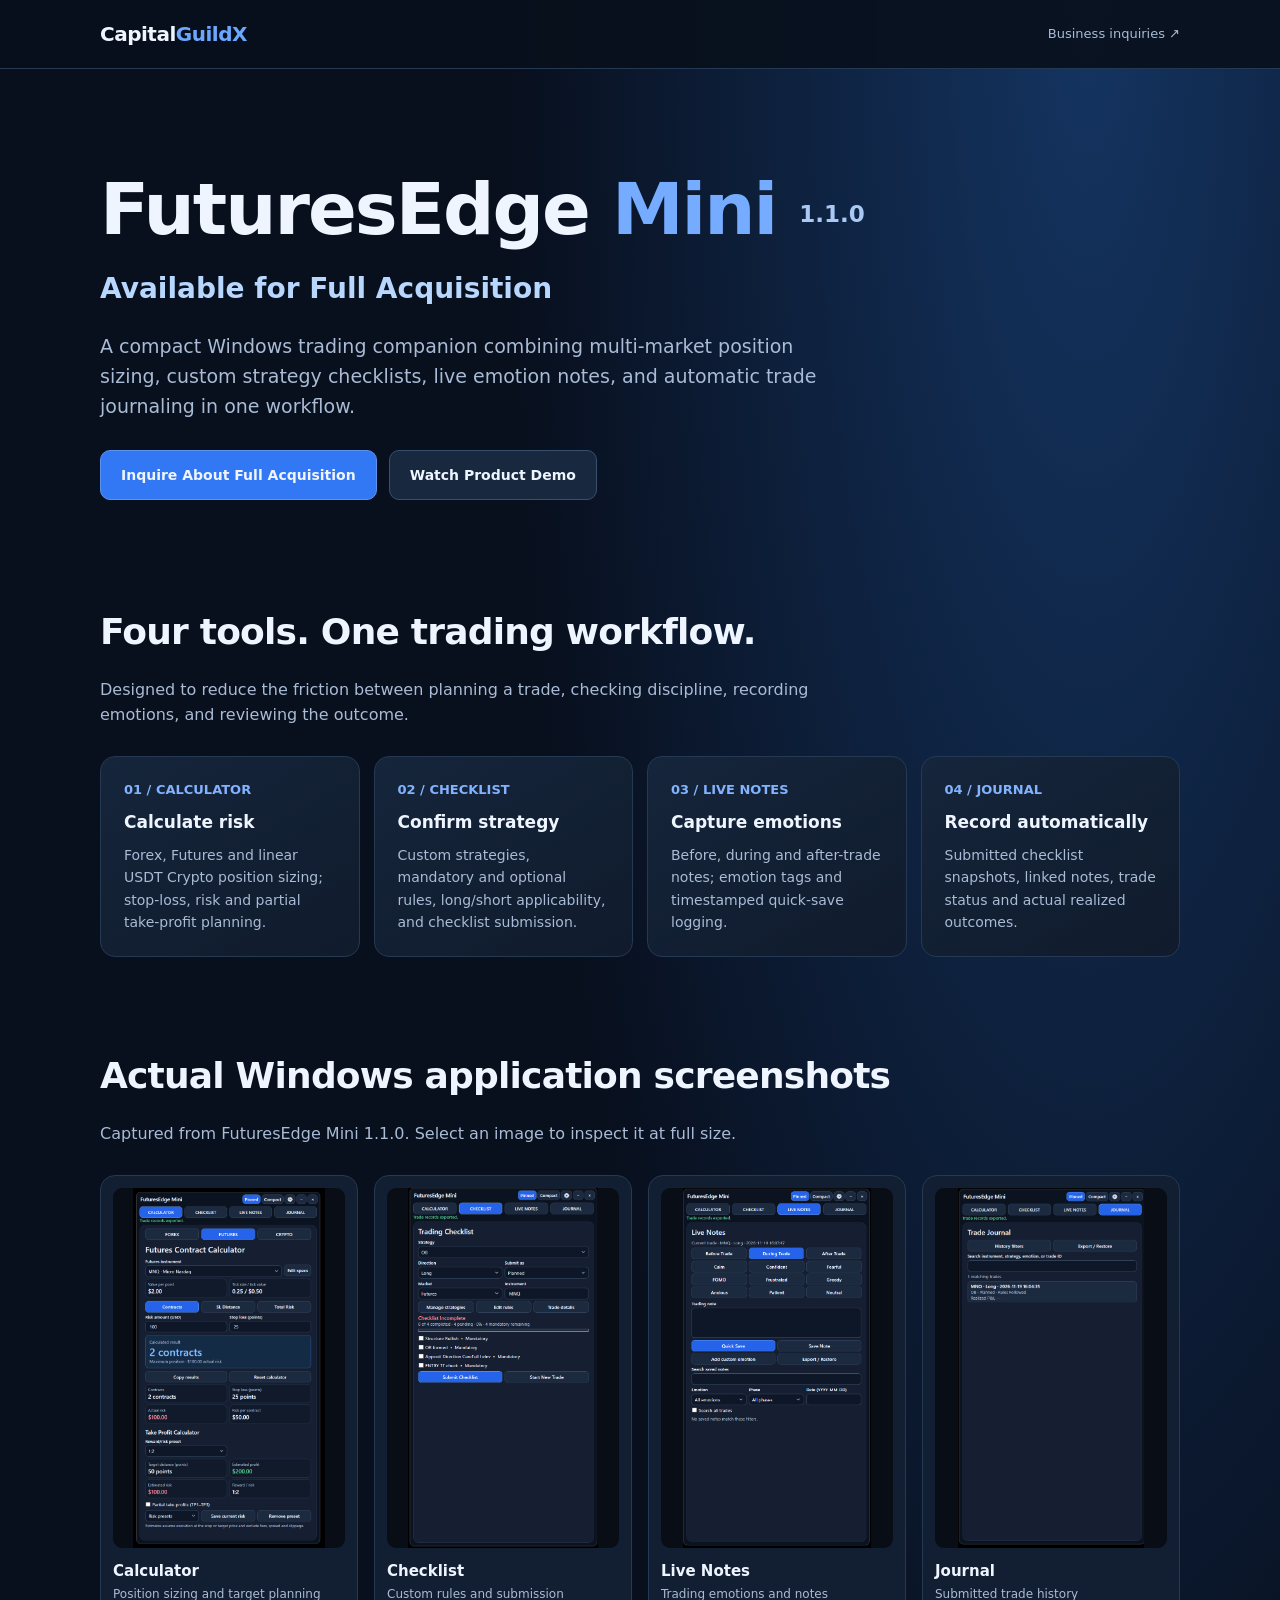
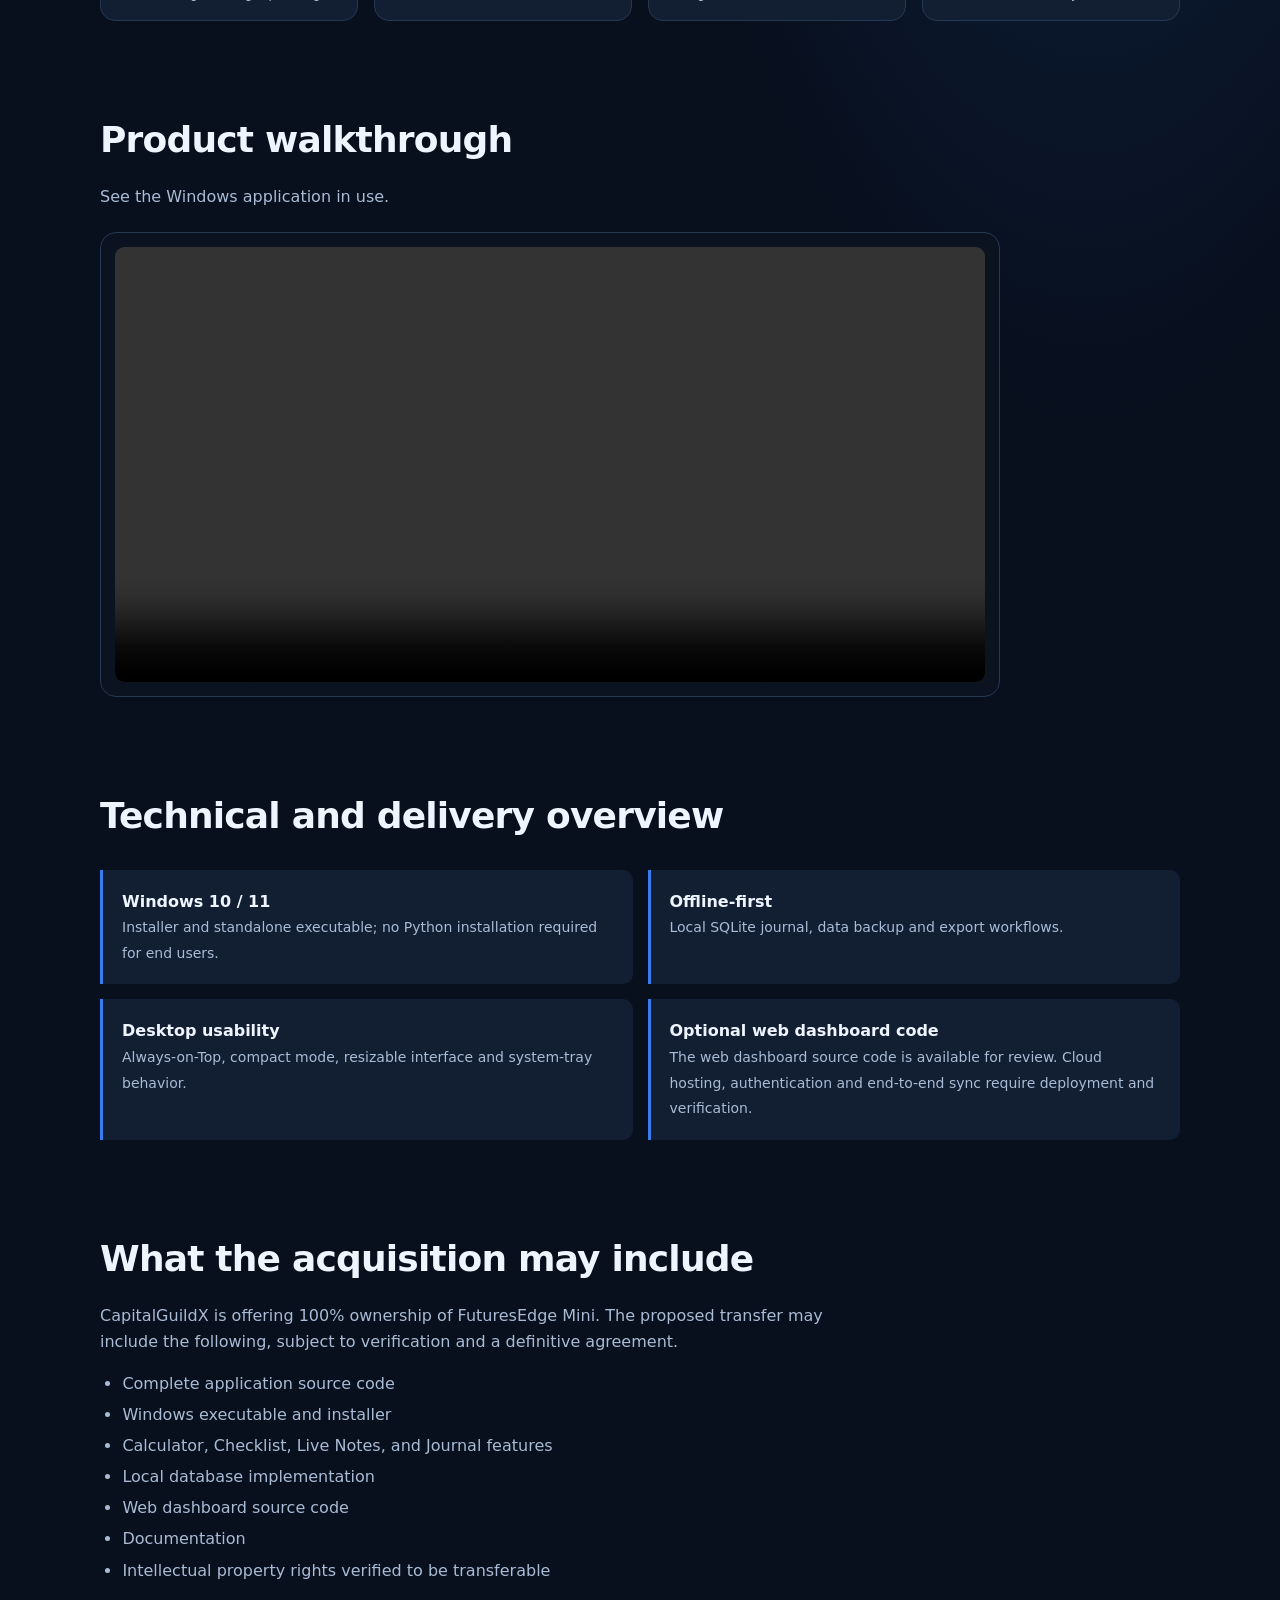
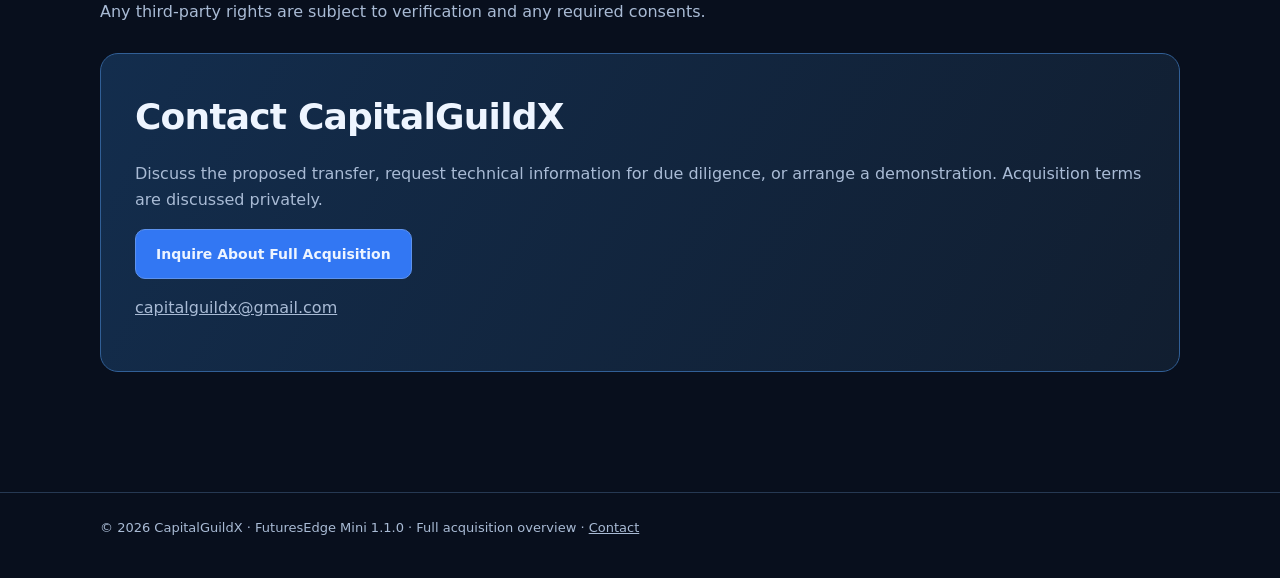
==== futuresedge/index.html @ 2dc4d77d "Publish FuturesEdge page and direct MP4 demo" ====
<!doctype html>
<html lang="en">
<head>
<meta charset="utf-8"><meta name="viewport" content="width=device-width,initial-scale=1">
<meta name="robots" content="noindex, nofollow">
<meta name="description" content="FuturesEdge Mini 1.1.0 — Windows trading software available for full acquisition.">
<title>FuturesEdge Mini 1.1.0 — Available for Full Acquisition | CapitalGuildX</title>
<style>
:root{color-scheme:dark;--bg:#080f1d;--panel:#121e31;--line:#263953;--txt:#eef5ff;--muted:#a9bbd5;--blue:#3277f3;--green:#4de2b0}*{box-sizing:border-box}html{scroll-behavior:smooth}body{margin:0;background:radial-gradient(ellipse at 85% 0%,#143461 0,transparent 38%),var(--bg);font:16px/1.6 system-ui,-apple-system,Segoe UI,sans-serif;color:var(--txt)}a{color:inherit} .wrap{max-width:1130px;margin:auto;padding:0 25px}header{border-bottom:1px solid var(--line);background:#08101ce8}header .wrap{display:flex;align-items:center;justify-content:space-between;padding-top:18px;padding-bottom:18px}.brand{font-weight:800;letter-spacing:-.5px;font-size:20px}.brand span{color:#6ca7ff}.toplink{font-size:13px;color:var(--muted);text-decoration:none}.hero{padding:82px 0 58px;max-width:840px}h1{font-size:clamp(43px,6vw,72px);line-height:1.08;letter-spacing:-2px;margin:20px 0 18px}h1 span{color:#76acff}.lead{font-size:19px;color:var(--muted);max-width:720px}.buttons{display:flex;flex-wrap:wrap;gap:12px;margin-top:28px}.btn{display:inline-flex;align-items:center;justify-content:center;border:1px solid #5d92ed;background:var(--blue);border-radius:10px;padding:13px 20px;text-decoration:none;font-weight:750;font-size:14px}.btn.secondary{background:#17283f;border-color:#38506e}.section{padding:45px 0}.section h2{font-size:clamp(26px,4vw,36px);letter-spacing:-.8px;margin:0 0 12px}.section>p,.section .intro{color:var(--muted);max-width:760px}.grid{display:grid;grid-template-columns:repeat(4,minmax(0,1fr));gap:14px;margin-top:28px}.card{border:1px solid var(--line);background:linear-gradient(150deg,#15253b,#101b2c);padding:23px;border-radius:15px}.card h3{margin:8px 0;font-size:17px}.card p{font-size:14px;color:var(--muted);margin:0}.num{color:#83b3ff;font-size:13px;font-weight:800}.showcase{display:grid;grid-template-columns:repeat(4,minmax(0,1fr));gap:16px;margin-top:28px}.shot{border:1px solid var(--line);background:var(--panel);padding:12px;border-radius:15px}.shot img{width:100%;height:360px;object-fit:contain;object-position:top;background:#080d16;border-radius:9px;display:block;cursor:zoom-in}.shot h3{font-size:15px;margin:11px 0 2px}.shot p{font-size:12px;color:var(--muted);margin:0 0 4px}.video{border:1px solid var(--line);background:#0b1321;padding:14px;border-radius:16px;max-width:900px;margin-top:22px}.facts{display:grid;grid-template-columns:repeat(2,1fr);gap:15px;margin-top:25px}.fact{padding:19px;border-left:3px solid #397cf0;background:#121f33;border-radius:0 10px 10px 0}.fact strong{display:block}.fact span{color:var(--muted);font-size:14px}.callout{border:1px solid #315f96;background:linear-gradient(120deg,#132d4d,#111e30);padding:34px;border-radius:18px;margin:28px 0 75px}.callout p{color:var(--muted)}footer{border-top:1px solid var(--line);padding:25px 0 40px;color:var(--muted);font-size:13px}.lightbox{position:fixed;inset:0;background:#030810f2;z-index:10;display:none;align-items:center;justify-content:center;padding:45px}.lightbox.open{display:flex}.lightbox img{max-width:100%;max-height:100%;object-fit:contain}.lightbox button{position:absolute;top:15px;right:20px;background:#203958;border:1px solid #567da6;color:white;border-radius:9px;padding:8px 14px;cursor:pointer}@media(max-width:850px){.grid,.showcase{grid-template-columns:repeat(2,1fr)}.hero{padding:60px 0 30px}.shot img{height:400px}}@media(max-width:520px){.wrap{padding:0 17px}.grid,.facts{grid-template-columns:1fr}.showcase{grid-template-columns:repeat(2,minmax(0,1fr));gap:8px}.shot{padding:7px}.shot img{height:280px}.shot h3{font-size:13px}.shot p{font-size:11px}.card{padding:18px}.callout{padding:22px}h1{letter-spacing:-1px}}
h1 small{font-size:.32em;vertical-align:middle;letter-spacing:0;color:#a9c8f4}
.availability{margin:0;color:#b7d7ff;font-size:clamp(20px,3vw,28px);font-weight:750}
.transfer-list{color:var(--muted);padding-left:1.4em}
.transfer-list li+li{margin-top:.35em}

.video video{display:block;width:100%;max-height:550px;border-radius:9px;background:#000}
</style>
</head>
<body>
<header><div class="wrap"><div class="brand">Capital<span>GuildX</span></div><a class="toplink" href="mailto:capitalguildx@gmail.com?subject=FuturesEdge%20Mini%20%E2%80%94%20Full%20Acquisition%20Inquiry">Business inquiries ↗</a></div></header>
<main class="wrap">
<section class="hero">
  <h1>FuturesEdge <span>Mini</span> <small>1.1.0</small></h1>
  <p class="availability">Available for Full Acquisition</p>
  <p class="lead">A compact Windows trading companion combining multi-market position sizing, custom strategy checklists, live emotion notes, and automatic trade journaling in one workflow.</p>
  <div class="buttons">
    <a class="btn" href="mailto:capitalguildx@gmail.com?subject=FuturesEdge%20Mini%20%E2%80%94%20Full%20Acquisition%20Inquiry&amp;body=Hello%20CapitalGuildX%2C%0A%0AI%20would%20like%20to%20discuss%20acquiring%20FuturesEdge%20Mini.%0A%0ACompany%3A%0AName%3A%0A">Inquire About Full Acquisition</a>
    <a class="btn secondary" href="#demo">Watch Product Demo</a>
  </div>
</section>
<section class="section" id="features"><h2>Four tools. One trading workflow.</h2><p class="intro">Designed to reduce the friction between planning a trade, checking discipline, recording emotions, and reviewing the outcome.</p><div class="grid"><article class="card"><div class="num">01 / CALCULATOR</div><h3>Calculate risk</h3><p>Forex, Futures and linear USDT Crypto position sizing; stop-loss, risk and partial take-profit planning.</p></article><article class="card"><div class="num">02 / CHECKLIST</div><h3>Confirm strategy</h3><p>Custom strategies, mandatory and optional rules, long/short applicability, and checklist submission.</p></article><article class="card"><div class="num">03 / LIVE NOTES</div><h3>Capture emotions</h3><p>Before, during and after-trade notes; emotion tags and timestamped quick-save logging.</p></article><article class="card"><div class="num">04 / JOURNAL</div><h3>Record automatically</h3><p>Submitted checklist snapshots, linked notes, trade status and actual realized outcomes.</p></article></div></section>
<section class="section" id="screenshots"><h2>Actual Windows application screenshots</h2><p class="intro">Captured from FuturesEdge Mini 1.1.0. Select an image to inspect it at full size.</p><div class="showcase"><article class="shot"><img src="assets/calculator.png" alt="FuturesEdge Mini futures calculator screenshot" loading="lazy"><h3>Calculator</h3><p>Position sizing and target planning</p></article><article class="shot"><img src="assets/checklist.png" alt="FuturesEdge Mini checklist screenshot" loading="lazy"><h3>Checklist</h3><p>Custom rules and submission</p></article><article class="shot"><img src="assets/live-notes.png" alt="FuturesEdge Mini live notes screenshot" loading="lazy"><h3>Live Notes</h3><p>Trading emotions and notes</p></article><article class="shot"><img src="assets/journal.png" alt="FuturesEdge Mini trade journal screenshot" loading="lazy"><h3>Journal</h3><p>Submitted trade history</p></article></div></section>
<section class="section" id="demo">
  <h2>Product walkthrough</h2>
  <p class="intro">See the Windows application in use.</p>
  <div class="video">
    <video controls preload="metadata" playsinline aria-label="FuturesEdge Mini product walkthrough">
      <source src="assets/demo.mp4" type="video/mp4">
      <a href="assets/demo.mp4">Download the product walkthrough</a>
    </video>
  </div>
</section>
<section class="section"><h2>Technical and delivery overview</h2><div class="facts"><div class="fact"><strong>Windows 10 / 11</strong><span>Installer and standalone executable; no Python installation required for end users.</span></div><div class="fact"><strong>Offline-first</strong><span>Local SQLite journal, data backup and export workflows.</span></div><div class="fact"><strong>Desktop usability</strong><span>Always-on-Top, compact mode, resizable interface and system-tray behavior.</span></div><div class="fact"><strong>Optional web dashboard code</strong><span>The web dashboard source code is available for review. Cloud hosting, authentication and end-to-end sync require deployment and verification.</span></div></div></section>
<section class="section">
  <h2>What the acquisition may include</h2>
  <p class="intro">CapitalGuildX is offering 100% ownership of FuturesEdge Mini. The proposed transfer may include the following, subject to verification and a definitive agreement.</p>
  <ul class="transfer-list">
    <li>Complete application source code</li>
    <li>Windows executable and installer</li>
    <li>Calculator, Checklist, Live Notes, and Journal features</li>
    <li>Local database implementation</li>
    <li>Web dashboard source code</li>
    <li>Documentation</li>
    <li>Intellectual property rights verified to be transferable</li>
  </ul>
  <p class="intro">Any third-party rights are subject to verification and any required consents.</p>
  <div class="callout">
    <h2>Contact CapitalGuildX</h2>
    <p>Discuss the proposed transfer, request technical information for due diligence, or arrange a demonstration. Acquisition terms are discussed privately.</p>
    <a class="btn" href="mailto:capitalguildx@gmail.com?subject=FuturesEdge%20Mini%20%E2%80%94%20Full%20Acquisition%20Inquiry">Inquire About Full Acquisition</a>
    <p><a href="mailto:capitalguildx@gmail.com?subject=FuturesEdge%20Mini%20%E2%80%94%20Full%20Acquisition%20Inquiry">capitalguildx@gmail.com</a></p>
  </div>
</section>
</main>
<footer><div class="wrap">© <span id="year">2026</span> CapitalGuildX · FuturesEdge Mini 1.1.0 · Full acquisition overview · <a href="mailto:capitalguildx@gmail.com?subject=FuturesEdge%20Mini%20%E2%80%94%20Full%20Acquisition%20Inquiry">Contact</a></div></footer>
<div class="lightbox" id="lightbox" role="dialog" aria-modal="true" aria-label="Screenshot preview"><button type="button" id="close">Close ✕</button><img alt="Enlarged application screenshot" id="large"></div>
<script>document.getElementById('year').textContent=new Date().getFullYear();const lb=document.getElementById('lightbox'),large=document.getElementById('large');document.querySelectorAll('.shot img').forEach(el=>{el.tabIndex=0;const show=()=>{large.src=el.src;large.alt=el.alt;lb.classList.add('open');document.body.style.overflow='hidden'};el.addEventListener('click',show);el.addEventListener('keydown',e=>{if(e.key==='Enter')show()})});function close(){lb.classList.remove('open');document.body.style.overflow=''}document.getElementById('close').onclick=close;lb.addEventListener('click',e=>{if(e.target===lb)close()});document.addEventListener('keydown',e=>{if(e.key==='Escape')close()});</script>
</body></html>
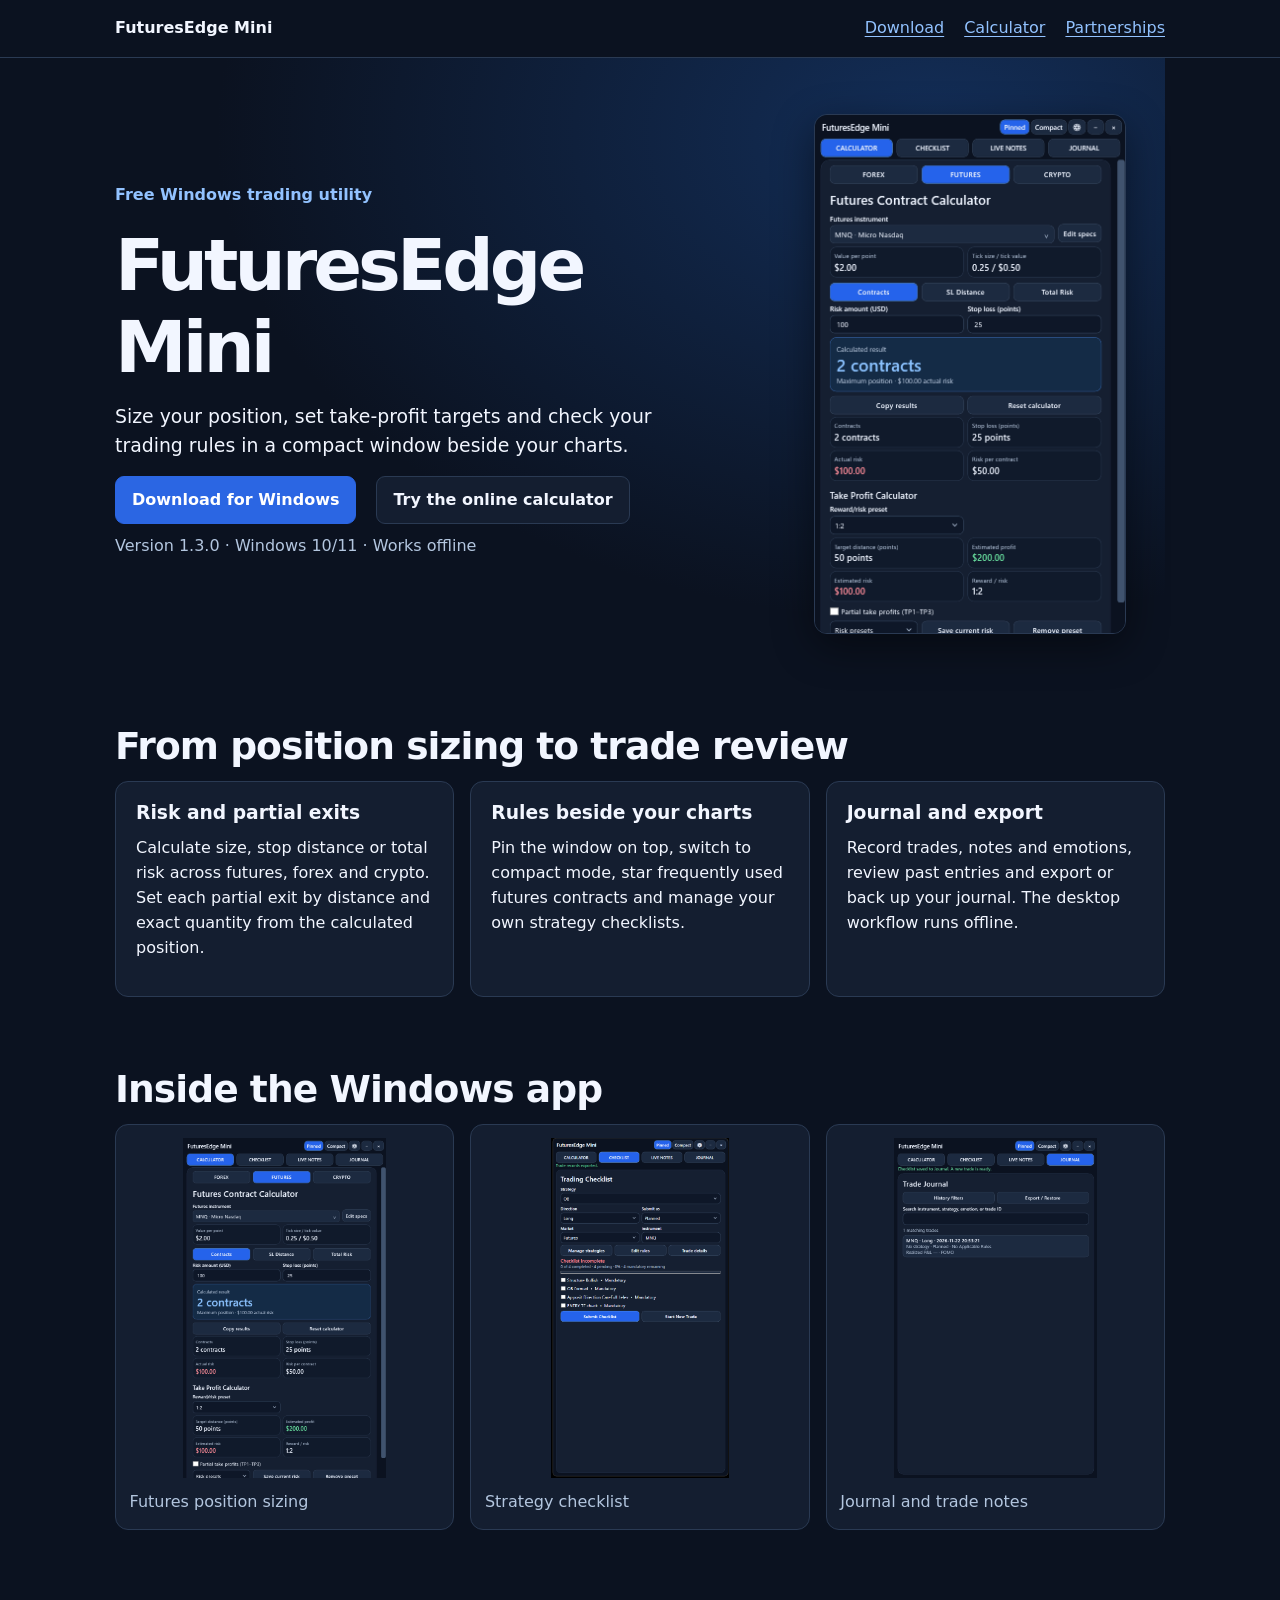
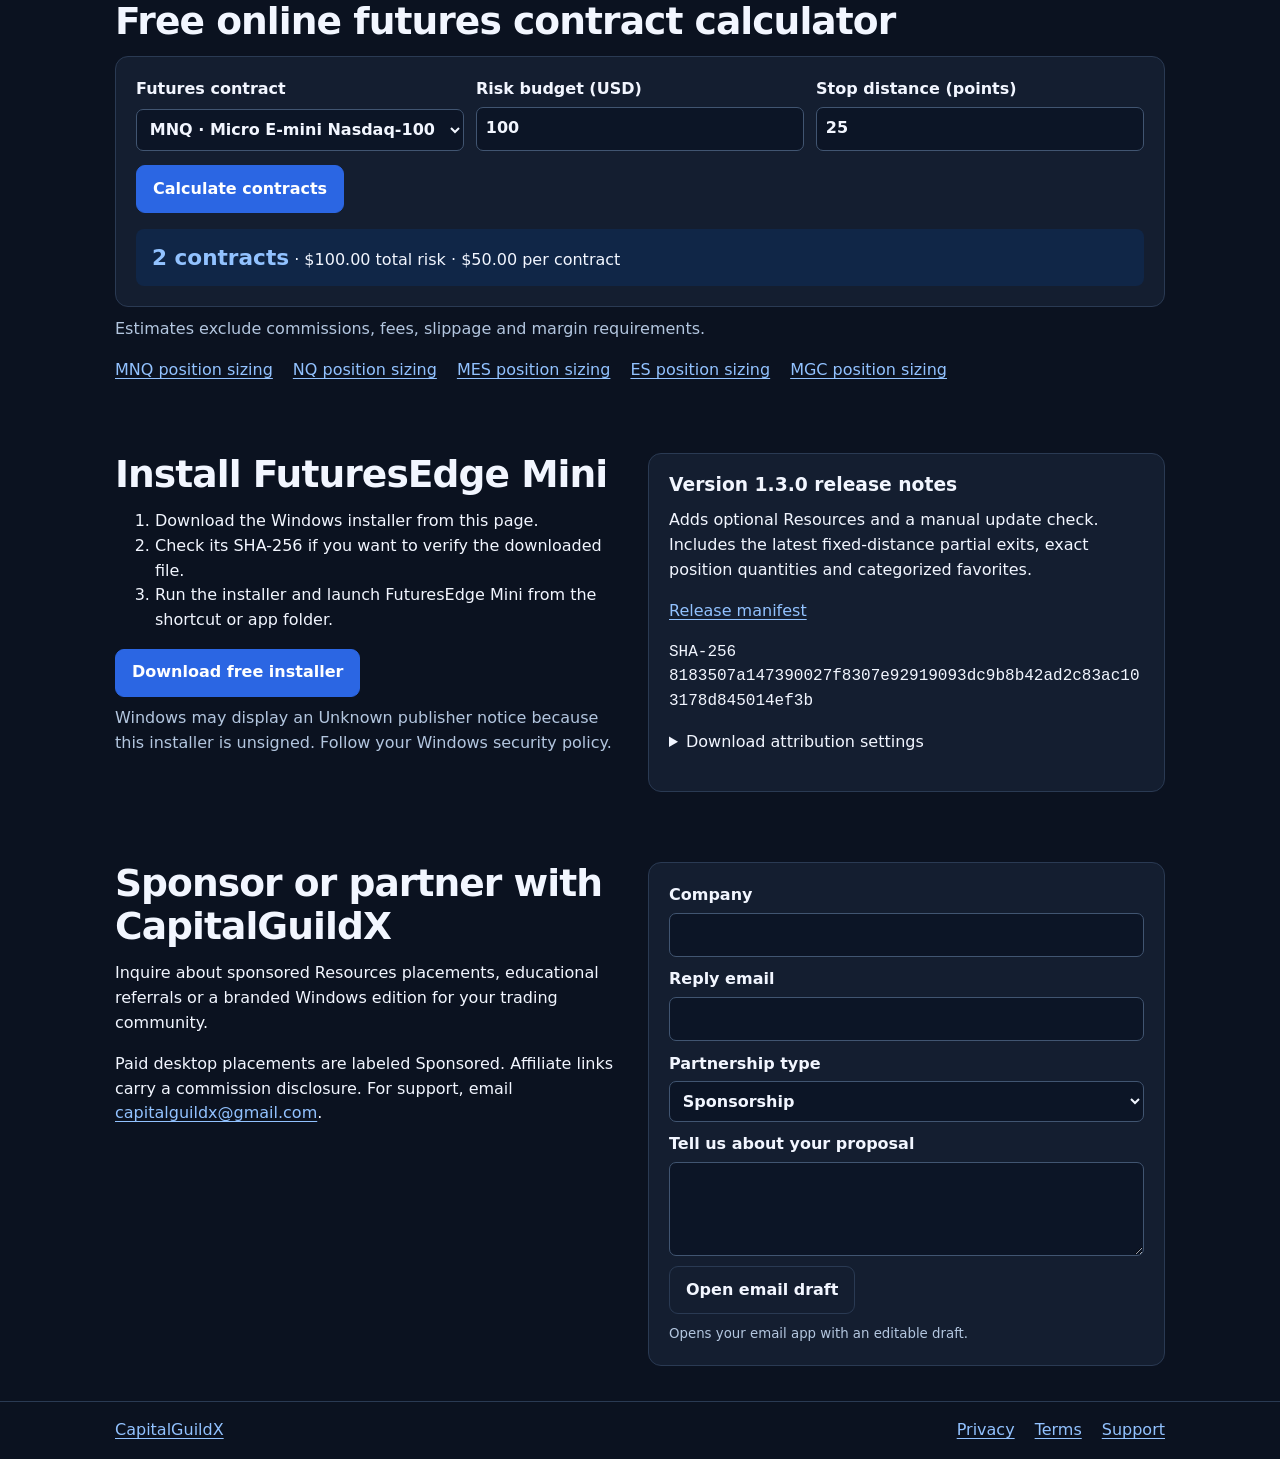
==== commit ed5e8c09: "Launch free FuturesEdge Mini 1.3.0" ====
--- a/futuresedge/index.html
+++ b/futuresedge/index.html
@@ -1,67 +1,28 @@
 <!doctype html>
 <html lang="en">
-<head>
-<meta charset="utf-8"><meta name="viewport" content="width=device-width,initial-scale=1">
-<meta name="robots" content="noindex, nofollow">
-<meta name="description" content="FuturesEdge Mini 1.1.0 — Windows trading software available for full acquisition.">
-<title>FuturesEdge Mini 1.1.0 — Available for Full Acquisition | CapitalGuildX</title>
-<style>
-:root{color-scheme:dark;--bg:#080f1d;--panel:#121e31;--line:#263953;--txt:#eef5ff;--muted:#a9bbd5;--blue:#3277f3;--green:#4de2b0}*{box-sizing:border-box}html{scroll-behavior:smooth}body{margin:0;background:radial-gradient(ellipse at 85% 0%,#143461 0,transparent 38%),var(--bg);font:16px/1.6 system-ui,-apple-system,Segoe UI,sans-serif;color:var(--txt)}a{color:inherit} .wrap{max-width:1130px;margin:auto;padding:0 25px}header{border-bottom:1px solid var(--line);background:#08101ce8}header .wrap{display:flex;align-items:center;justify-content:space-between;padding-top:18px;padding-bottom:18px}.brand{font-weight:800;letter-spacing:-.5px;font-size:20px}.brand span{color:#6ca7ff}.toplink{font-size:13px;color:var(--muted);text-decoration:none}.hero{padding:82px 0 58px;max-width:840px}h1{font-size:clamp(43px,6vw,72px);line-height:1.08;letter-spacing:-2px;margin:20px 0 18px}h1 span{color:#76acff}.lead{font-size:19px;color:var(--muted);max-width:720px}.buttons{display:flex;flex-wrap:wrap;gap:12px;margin-top:28px}.btn{display:inline-flex;align-items:center;justify-content:center;border:1px solid #5d92ed;background:var(--blue);border-radius:10px;padding:13px 20px;text-decoration:none;font-weight:750;font-size:14px}.btn.secondary{background:#17283f;border-color:#38506e}.section{padding:45px 0}.section h2{font-size:clamp(26px,4vw,36px);letter-spacing:-.8px;margin:0 0 12px}.section>p,.section .intro{color:var(--muted);max-width:760px}.grid{display:grid;grid-template-columns:repeat(4,minmax(0,1fr));gap:14px;margin-top:28px}.card{border:1px solid var(--line);background:linear-gradient(150deg,#15253b,#101b2c);padding:23px;border-radius:15px}.card h3{margin:8px 0;font-size:17px}.card p{font-size:14px;color:var(--muted);margin:0}.num{color:#83b3ff;font-size:13px;font-weight:800}.showcase{display:grid;grid-template-columns:repeat(4,minmax(0,1fr));gap:16px;margin-top:28px}.shot{border:1px solid var(--line);background:var(--panel);padding:12px;border-radius:15px}.shot img{width:100%;height:360px;object-fit:contain;object-position:top;background:#080d16;border-radius:9px;display:block;cursor:zoom-in}.shot h3{font-size:15px;margin:11px 0 2px}.shot p{font-size:12px;color:var(--muted);margin:0 0 4px}.video{border:1px solid var(--line);background:#0b1321;padding:14px;border-radius:16px;max-width:900px;margin-top:22px}.facts{display:grid;grid-template-columns:repeat(2,1fr);gap:15px;margin-top:25px}.fact{padding:19px;border-left:3px solid #397cf0;background:#121f33;border-radius:0 10px 10px 0}.fact strong{display:block}.fact span{color:var(--muted);font-size:14px}.callout{border:1px solid #315f96;background:linear-gradient(120deg,#132d4d,#111e30);padding:34px;border-radius:18px;margin:28px 0 75px}.callout p{color:var(--muted)}footer{border-top:1px solid var(--line);padding:25px 0 40px;color:var(--muted);font-size:13px}.lightbox{position:fixed;inset:0;background:#030810f2;z-index:10;display:none;align-items:center;justify-content:center;padding:45px}.lightbox.open{display:flex}.lightbox img{max-width:100%;max-height:100%;object-fit:contain}.lightbox button{position:absolute;top:15px;right:20px;background:#203958;border:1px solid #567da6;color:white;border-radius:9px;padding:8px 14px;cursor:pointer}@media(max-width:850px){.grid,.showcase{grid-template-columns:repeat(2,1fr)}.hero{padding:60px 0 30px}.shot img{height:400px}}@media(max-width:520px){.wrap{padding:0 17px}.grid,.facts{grid-template-columns:1fr}.showcase{grid-template-columns:repeat(2,minmax(0,1fr));gap:8px}.shot{padding:7px}.shot img{height:280px}.shot h3{font-size:13px}.shot p{font-size:11px}.card{padding:18px}.callout{padding:22px}h1{letter-spacing:-1px}}
-h1 small{font-size:.32em;vertical-align:middle;letter-spacing:0;color:#a9c8f4}
-.availability{margin:0;color:#b7d7ff;font-size:clamp(20px,3vw,28px);font-weight:750}
-.transfer-list{color:var(--muted);padding-left:1.4em}
-.transfer-list li+li{margin-top:.35em}
-
-.video video{display:block;width:100%;max-height:550px;border-radius:9px;background:#000}
-</style>
-</head>
-<body>
-<header><div class="wrap"><div class="brand">Capital<span>GuildX</span></div><a class="toplink" href="mailto:capitalguildx@gmail.com?subject=FuturesEdge%20Mini%20%E2%80%94%20Full%20Acquisition%20Inquiry">Business inquiries ↗</a></div></header>
-<main class="wrap">
-<section class="hero">
-  <h1>FuturesEdge <span>Mini</span> <small>1.1.0</small></h1>
-  <p class="availability">Available for Full Acquisition</p>
-  <p class="lead">A compact Windows trading companion combining multi-market position sizing, custom strategy checklists, live emotion notes, and automatic trade journaling in one workflow.</p>
-  <div class="buttons">
-    <a class="btn" href="mailto:capitalguildx@gmail.com?subject=FuturesEdge%20Mini%20%E2%80%94%20Full%20Acquisition%20Inquiry&amp;body=Hello%20CapitalGuildX%2C%0A%0AI%20would%20like%20to%20discuss%20acquiring%20FuturesEdge%20Mini.%0A%0ACompany%3A%0AName%3A%0A">Inquire About Full Acquisition</a>
-    <a class="btn secondary" href="#demo">Watch Product Demo</a>
-  </div>
-</section>
-<section class="section" id="features"><h2>Four tools. One trading workflow.</h2><p class="intro">Designed to reduce the friction between planning a trade, checking discipline, recording emotions, and reviewing the outcome.</p><div class="grid"><article class="card"><div class="num">01 / CALCULATOR</div><h3>Calculate risk</h3><p>Forex, Futures and linear USDT Crypto position sizing; stop-loss, risk and partial take-profit planning.</p></article><article class="card"><div class="num">02 / CHECKLIST</div><h3>Confirm strategy</h3><p>Custom strategies, mandatory and optional rules, long/short applicability, and checklist submission.</p></article><article class="card"><div class="num">03 / LIVE NOTES</div><h3>Capture emotions</h3><p>Before, during and after-trade notes; emotion tags and timestamped quick-save logging.</p></article><article class="card"><div class="num">04 / JOURNAL</div><h3>Record automatically</h3><p>Submitted checklist snapshots, linked notes, trade status and actual realized outcomes.</p></article></div></section>
-<section class="section" id="screenshots"><h2>Actual Windows application screenshots</h2><p class="intro">Captured from FuturesEdge Mini 1.1.0. Select an image to inspect it at full size.</p><div class="showcase"><article class="shot"><img src="assets/calculator.png" alt="FuturesEdge Mini futures calculator screenshot" loading="lazy"><h3>Calculator</h3><p>Position sizing and target planning</p></article><article class="shot"><img src="assets/checklist.png" alt="FuturesEdge Mini checklist screenshot" loading="lazy"><h3>Checklist</h3><p>Custom rules and submission</p></article><article class="shot"><img src="assets/live-notes.png" alt="FuturesEdge Mini live notes screenshot" loading="lazy"><h3>Live Notes</h3><p>Trading emotions and notes</p></article><article class="shot"><img src="assets/journal.png" alt="FuturesEdge Mini trade journal screenshot" loading="lazy"><h3>Journal</h3><p>Submitted trade history</p></article></div></section>
-<section class="section" id="demo">
-  <h2>Product walkthrough</h2>
-  <p class="intro">See the Windows application in use.</p>
-  <div class="video">
-    <video controls preload="metadata" playsinline aria-label="FuturesEdge Mini product walkthrough">
-      <source src="assets/demo.mp4" type="video/mp4">
-      <a href="assets/demo.mp4">Download the product walkthrough</a>
-    </video>
-  </div>
-</section>
-<section class="section"><h2>Technical and delivery overview</h2><div class="facts"><div class="fact"><strong>Windows 10 / 11</strong><span>Installer and standalone executable; no Python installation required for end users.</span></div><div class="fact"><strong>Offline-first</strong><span>Local SQLite journal, data backup and export workflows.</span></div><div class="fact"><strong>Desktop usability</strong><span>Always-on-Top, compact mode, resizable interface and system-tray behavior.</span></div><div class="fact"><strong>Optional web dashboard code</strong><span>The web dashboard source code is available for review. Cloud hosting, authentication and end-to-end sync require deployment and verification.</span></div></div></section>
-<section class="section">
-  <h2>What the acquisition may include</h2>
-  <p class="intro">CapitalGuildX is offering 100% ownership of FuturesEdge Mini. The proposed transfer may include the following, subject to verification and a definitive agreement.</p>
-  <ul class="transfer-list">
-    <li>Complete application source code</li>
-    <li>Windows executable and installer</li>
-    <li>Calculator, Checklist, Live Notes, and Journal features</li>
-    <li>Local database implementation</li>
-    <li>Web dashboard source code</li>
-    <li>Documentation</li>
-    <li>Intellectual property rights verified to be transferable</li>
-  </ul>
-  <p class="intro">Any third-party rights are subject to verification and any required consents.</p>
-  <div class="callout">
-    <h2>Contact CapitalGuildX</h2>
-    <p>Discuss the proposed transfer, request technical information for due diligence, or arrange a demonstration. Acquisition terms are discussed privately.</p>
-    <a class="btn" href="mailto:capitalguildx@gmail.com?subject=FuturesEdge%20Mini%20%E2%80%94%20Full%20Acquisition%20Inquiry">Inquire About Full Acquisition</a>
-    <p><a href="mailto:capitalguildx@gmail.com?subject=FuturesEdge%20Mini%20%E2%80%94%20Full%20Acquisition%20Inquiry">capitalguildx@gmail.com</a></p>
-  </div>
-</section>
-</main>
-<footer><div class="wrap">© <span id="year">2026</span> CapitalGuildX · FuturesEdge Mini 1.1.0 · Full acquisition overview · <a href="mailto:capitalguildx@gmail.com?subject=FuturesEdge%20Mini%20%E2%80%94%20Full%20Acquisition%20Inquiry">Contact</a></div></footer>
-<div class="lightbox" id="lightbox" role="dialog" aria-modal="true" aria-label="Screenshot preview"><button type="button" id="close">Close ✕</button><img alt="Enlarged application screenshot" id="large"></div>
-<script>document.getElementById('year').textContent=new Date().getFullYear();const lb=document.getElementById('lightbox'),large=document.getElementById('large');document.querySelectorAll('.shot img').forEach(el=>{el.tabIndex=0;const show=()=>{large.src=el.src;large.alt=el.alt;lb.classList.add('open');document.body.style.overflow='hidden'};el.addEventListener('click',show);el.addEventListener('keydown',e=>{if(e.key==='Enter')show()})});function close(){lb.classList.remove('open');document.body.style.overflow=''}document.getElementById('close').onclick=close;lb.addEventListener('click',e=>{if(e.target===lb)close()});document.addEventListener('keydown',e=>{if(e.key==='Escape')close()});</script>
-</body></html>
+<head><meta charset="utf-8"><meta name="viewport" content="width=device-width,initial-scale=1"><title>FuturesEdge Mini | Free Windows Trading Calculator & Journal</title>
+<meta name="description" content="Free Windows position sizing, risk calculator, trading checklists and offline journal for futures, forex and crypto."><link rel="canonical" href="https://www.capitalguildx.com/futuresedge/"><meta property="og:title" content="FuturesEdge Mini | Free Windows Trading Calculator & Journal"><meta property="og:description" content="Free Windows position sizing, risk calculator, trading checklists and offline journal for futures, forex and crypto."><meta property="og:image" content="https://www.capitalguildx.com/futuresedge/assets/calculator-1.3.0.png">
+<link rel="stylesheet" href="site.css"><script src="site.js" defer></script></head>
+<body><header><div class="wrap"><a class="brand" href="/futuresedge/">FuturesEdge Mini</a><nav aria-label="Main navigation"><a href="/futuresedge/#download">Download</a> <a href="/futuresedge/#calculator">Calculator</a> <a href="/futuresedge/#partners">Partnerships</a></nav></div></header><main>
+<section class="hero wrap"><div><p class="label">Free Windows trading utility</p><h1>FuturesEdge Mini</h1><p class="lead">Size your position, set take-profit targets and check your trading rules in a compact window beside your charts.</p><div class="actions"><a class="button primary" data-download href="downloads/1.3.0/FuturesEdge_Mini_Setup.exe" download>Download for Windows</a><a class="button" href="#calculator">Try the online calculator</a></div><p class="muted">Version 1.3.0 · Windows 10/11 · Works offline</p></div><img src="assets/calculator-1.3.0.png" alt="FuturesEdge Mini on Windows showing an MNQ position size and stop-loss calculation" fetchpriority="high"></section>
+<section class="wrap"><h2>From position sizing to trade review</h2><div class="cards">
+<article class="card"><h3>Risk and partial exits</h3><p>Calculate size, stop distance or total risk across futures, forex and crypto. Set each partial exit by distance and exact quantity from the calculated position.</p></article>
+<article class="card"><h3>Rules beside your charts</h3><p>Pin the window on top, switch to compact mode, star frequently used futures contracts and manage your own strategy checklists.</p></article>
+<article class="card"><h3>Journal and export</h3><p>Record trades, notes and emotions, review past entries and export or back up your journal. The desktop workflow runs offline.</p></article>
+</div></section>
+<section class="wrap"><h2>Inside the Windows app</h2><div class="screens">
+<figure><img src="assets/calculator-1.3.0.png" alt="Windows futures risk calculator" loading="lazy"><figcaption>Futures position sizing</figcaption></figure>
+<figure><img src="assets/checklist.png" alt="Windows strategy checklist with rule progress" loading="lazy"><figcaption>Strategy checklist</figcaption></figure>
+<figure><img src="assets/journal-1.3.0.png" alt="Windows trading notes and journal controls" loading="lazy"><figcaption>Journal and trade notes</figcaption></figure>
+</div></section>
+<section class="wrap"><h2>Free online futures contract calculator</h2><form id="calculator"><div class="fields">
+<label>Futures contract<select name="symbol"><option value="MNQ" selected>MNQ · Micro E-mini Nasdaq-100</option><option value="NQ">NQ · E-mini Nasdaq-100</option><option value="MES">MES · Micro E-mini S&P 500</option><option value="ES">ES · E-mini S&P 500</option><option value="MGC">MGC · Micro Gold</option></select></label>
+<label>Risk budget (USD)<input name="budget" inputmode="decimal" value="100" required></label>
+<label>Stop distance (points)<input name="stop" inputmode="decimal" value="25" required></label></div><button class="primary">Calculate contracts</button><output class="result" aria-live="polite"></output></form>
+<p class="muted">Estimates exclude commissions, fees, slippage and margin requirements.</p><nav class="symbols" aria-label="Position sizing guides"><a href="mnq-position-size.html">MNQ position sizing</a> <a href="nq-position-size.html">NQ position sizing</a> <a href="mes-position-size.html">MES position sizing</a> <a href="es-position-size.html">ES position sizing</a> <a href="mgc-position-size.html">MGC position sizing</a></nav></section>
+<section class="wrap split" id="download"><div><h2>Install FuturesEdge Mini</h2><ol><li>Download the Windows installer from this page.</li><li>Check its SHA-256 if you want to verify the downloaded file.</li><li>Run the installer and launch FuturesEdge Mini from the shortcut or app folder.</li></ol><a class="button primary" data-download href="downloads/1.3.0/FuturesEdge_Mini_Setup.exe" download>Download free installer</a><p class="muted">Windows may display an Unknown publisher notice because this installer is unsigned. Follow your Windows security policy.</p></div>
+<div class="card"><h3>Version 1.3.0 release notes</h3><p>Adds optional Resources and a manual update check. Includes the latest fixed-distance partial exits, exact position quantities and categorized favorites.</p><p><a href="release.json">Release manifest</a></p><p class="hash">SHA-256<br>8183507a147390027f8307e92919093dc9b8b42ad2c83ac103178d845014ef3b</p>
+<details><summary>Download attribution settings</summary><label><span>Remember anonymous download clicks on this browser</span><input type="checkbox" id="local-attribution"></label><small>Off by default. Counts stay on this device and are cleared when disabled.</small></details></div></section>
+<section class="wrap split" id="partners"><div><h2>Sponsor or partner with CapitalGuildX</h2><p>Inquire about sponsored Resources placements, educational referrals or a branded Windows edition for your trading community.</p><p>Paid desktop placements are labeled Sponsored. Affiliate links carry a commission disclosure. For support, email <a href="mailto:capitalguildx@gmail.com">capitalguildx@gmail.com</a>.</p></div>
+<form id="sponsor-form" class="stack" action="mailto:capitalguildx@gmail.com"><label>Company<input name="company" maxlength="120" required></label><label>Reply email<input name="email" type="email" maxlength="254" required></label><label>Partnership type<select name="interest"><option>Sponsorship</option><option>Affiliate or educator partnership</option><option>White-label licensing</option></select></label><label>Tell us about your proposal<textarea name="message" rows="3" maxlength="1500" required></textarea></label><button type="submit">Open email draft</button><small>Opens your email app with an editable draft.</small></form></section></main><footer><div class="wrap"><a href="/">CapitalGuildX</a><nav aria-label="Footer"><a href="privacy.html">Privacy</a> <a href="terms.html">Terms</a> <a href="mailto:capitalguildx@gmail.com">Support</a></nav></div></footer></body>
+</html>
--- a/futuresedge/site.css
+++ b/futuresedge/site.css
@@ -0,0 +1,9 @@
+:root{color-scheme:dark;--bg:#0b1220;--panel:#141e30;--ink:#f2f6ff;--muted:#b3c6df;--line:#2a3a53;--blue:#92c2ff;--accent:#2b66e3;font:16px/1.55 system-ui,sans-serif}
+*{box-sizing:border-box}body{margin:0;background:var(--bg);color:var(--ink)}a{color:var(--blue);text-underline-offset:.2em}img{display:block;max-width:100%;height:auto}button,input,select,textarea{font:inherit}button{cursor:pointer}a:focus-visible,button:focus-visible,input:focus-visible,select:focus-visible,textarea:focus-visible{outline:2px solid var(--blue);outline-offset:3px}
+.wrap{width:min(1050px,calc(100% - 2rem));margin-inline:auto}header,footer{border-block-end:1px solid var(--line)}header .wrap,footer .wrap{display:flex;justify-content:space-between;gap:1rem;align-items:center;padding-block:1rem;flex-wrap:wrap}footer{border-block-start:1px solid var(--line);border-block-end:0}.brand{font-weight:750;text-decoration:none;color:var(--ink)}nav,.actions,.symbols{display:flex;gap:.8rem 1.25rem;flex-wrap:wrap;align-items:center}
+.hero{display:grid;grid-template-columns:minmax(0,1.1fr) minmax(230px,.75fr);align-items:center;gap:clamp(1rem,7vw,6rem);padding-block:3.5rem;background:radial-gradient(ellipse at 78% 12%,#132e58,transparent 62%)}.hero img{margin:auto;max-height:520px;width:auto;border:1px solid var(--line);border-radius:13px;box-shadow:0 12px 40px #0007}
+main section{scroll-margin-top:1rem}section{padding-block:2.2rem}h1,h2,h3{line-height:1.15;margin:0 0 .8rem}h1{font-size:clamp(2.4rem,6vw,4.5rem);letter-spacing:-.055em}h2{font-size:clamp(1.55rem,4vw,2.35rem);letter-spacing:-.025em}p,ol{margin:.6rem 0 1rem}.lead{font-size:1.18rem;max-width:40rem}.muted,small,figcaption{color:var(--muted)}.label{color:var(--blue);font-weight:700}.button,button{display:inline-block;border:1px solid var(--line);border-radius:9px;padding:.65rem 1rem;background:var(--panel);color:var(--ink);font-weight:700;text-decoration:none}.primary{background:var(--accent);border-color:var(--accent);color:white}.cards,.screens{display:grid;grid-template-columns:repeat(3,minmax(0,1fr));gap:1rem}.card,form{background:var(--panel);border:1px solid var(--line);border-radius:13px;padding:1.25rem}.screens figure{margin:0;background:var(--panel);border:1px solid var(--line);border-radius:13px;padding:.85rem}.screens img{width:100%;height:340px;object-fit:contain;object-position:center top}.screens figcaption{padding-top:.75rem}
+.split{display:grid;grid-template-columns:1fr 1fr;gap:1rem}.fields{display:grid;grid-template-columns:repeat(3,minmax(0,1fr));gap:.75rem;margin-bottom:.9rem}label{display:grid;gap:.3rem;font-weight:650}input,select,textarea{min-width:0;width:100%;background:#0c1526;color:var(--ink);border:1px solid #415571;border-radius:7px;padding:.55rem}.result{display:block;background:#102647;border-radius:8px;padding:.75rem 1rem;margin-top:1rem;min-height:3rem}.result strong{color:var(--blue);font-size:1.35rem}.stack{display:grid;gap:.65rem}.stack button{justify-self:start}.hash{font-family:monospace;overflow-wrap:anywhere}.article{max-width:740px}table{border-collapse:collapse;width:100%}th,td{text-align:left;border-bottom:1px solid var(--line);padding:.65rem}details{margin-block:1rem}
+@media(max-width:720px){.hero,.split{grid-template-columns:1fr}.hero{padding-block:2rem}.hero img{max-height:445px}.cards,.screens{grid-template-columns:1fr}.screens img{height:290px}}
+input[type=checkbox]{width:1.15rem;height:1.15rem;justify-self:start}
+@media(max-width:410px){.fields{grid-template-columns:1fr}}
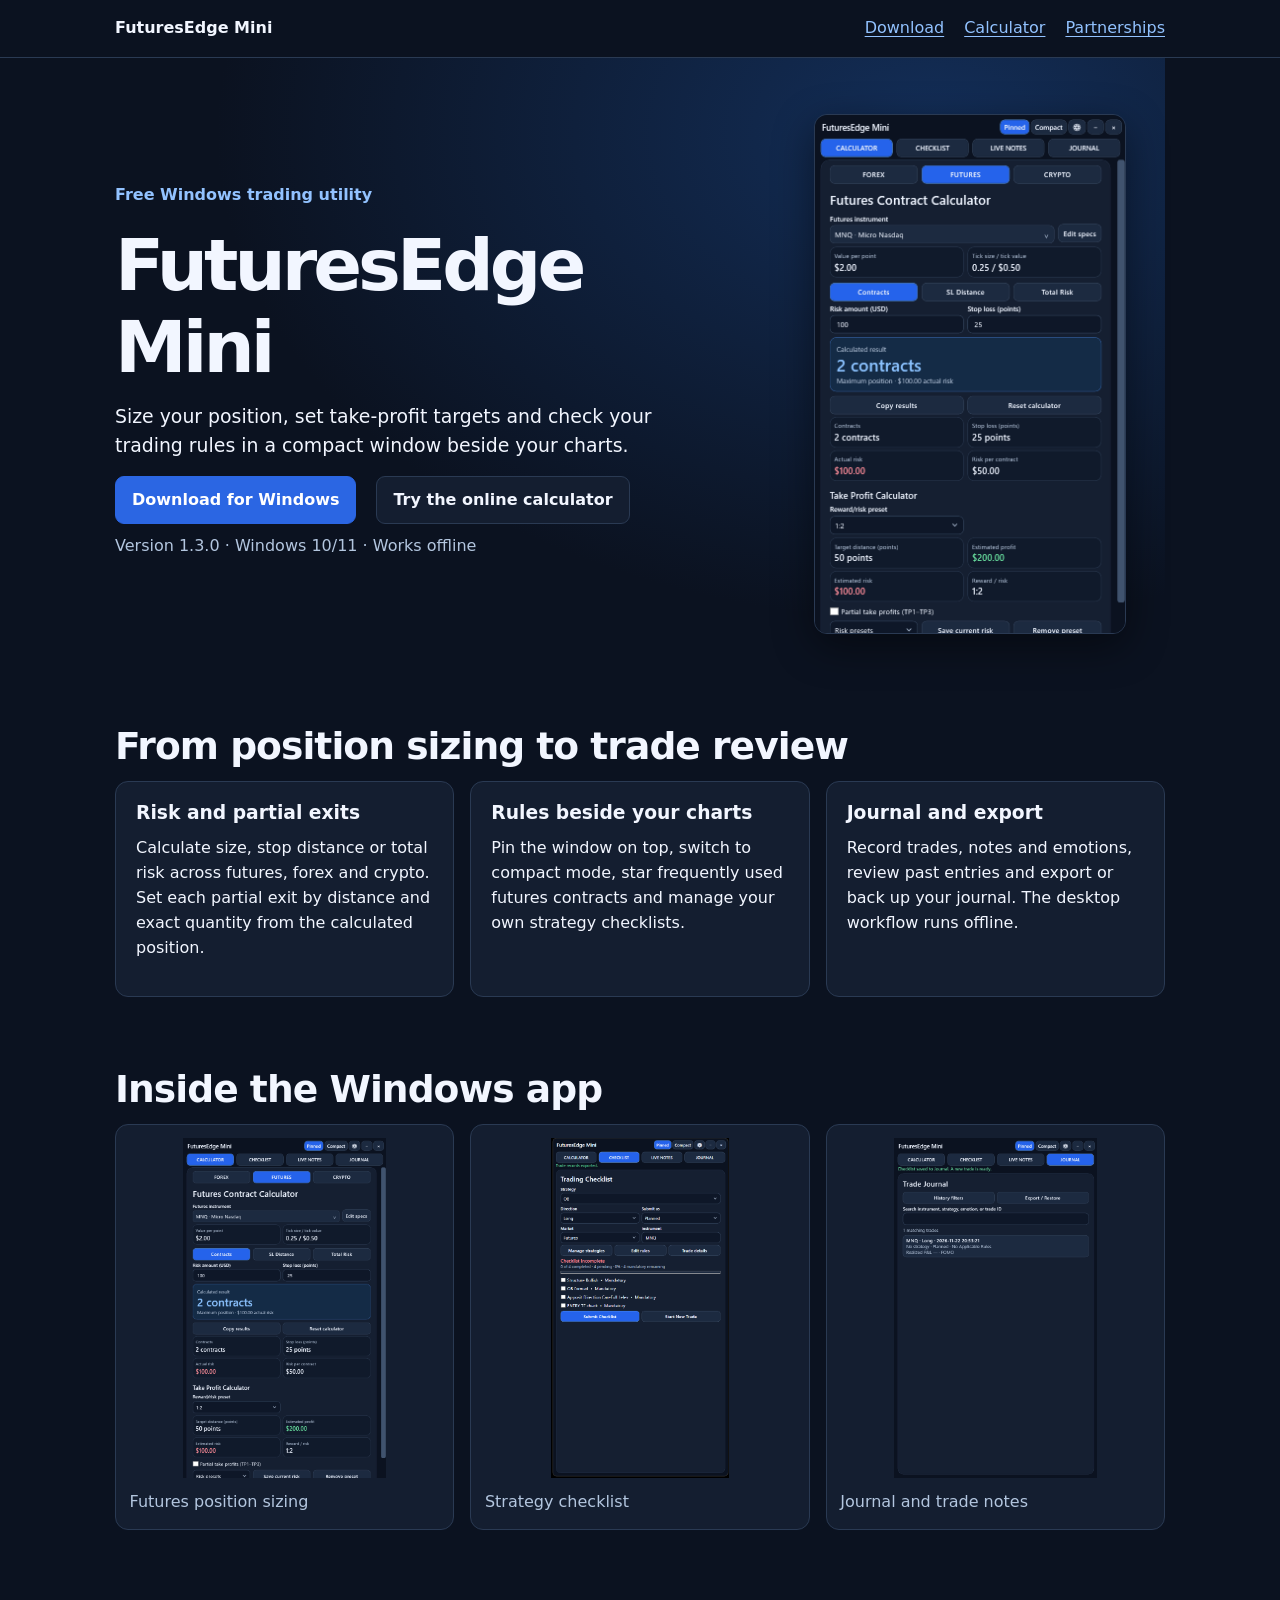
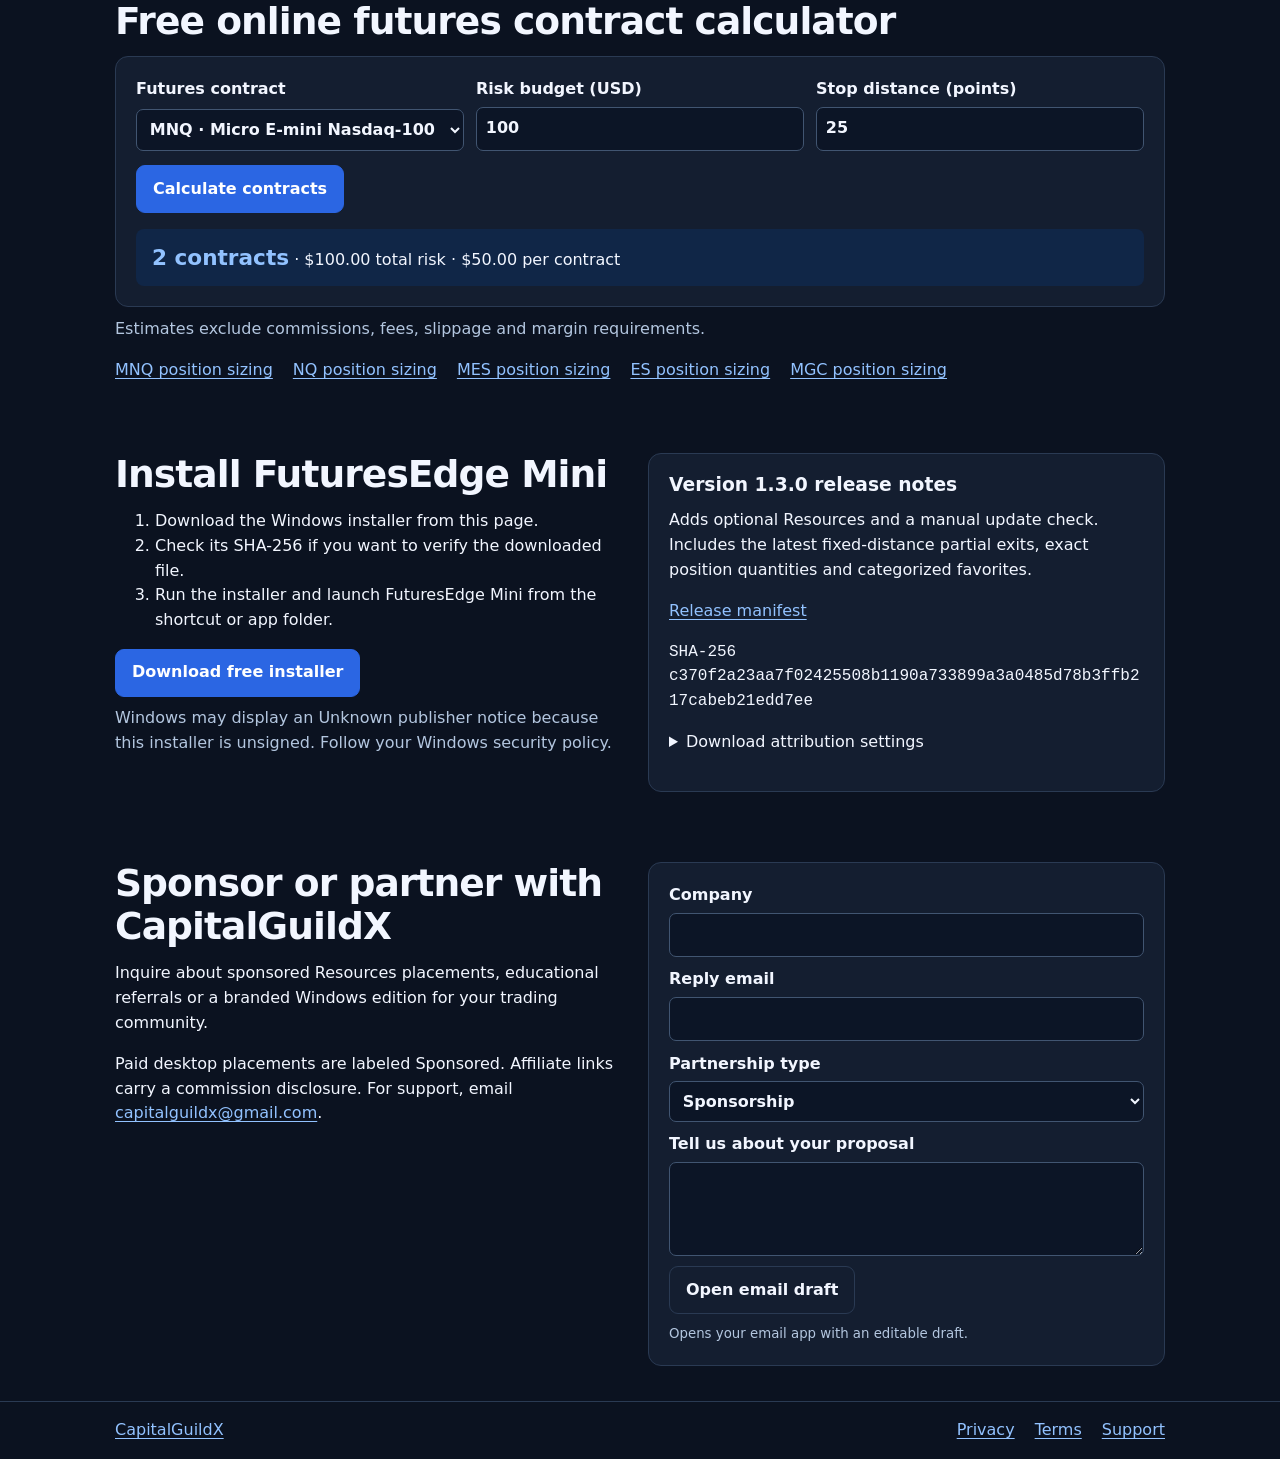
==== commit f0afee34: "Verify desktop resources and secure update requests" ====
--- a/futuresedge/index.html
+++ b/futuresedge/index.html
@@ -21,7 +21,7 @@
 <label>Stop distance (points)<input name="stop" inputmode="decimal" value="25" required></label></div><button class="primary">Calculate contracts</button><output class="result" aria-live="polite"></output></form>
 <p class="muted">Estimates exclude commissions, fees, slippage and margin requirements.</p><nav class="symbols" aria-label="Position sizing guides"><a href="mnq-position-size.html">MNQ position sizing</a> <a href="nq-position-size.html">NQ position sizing</a> <a href="mes-position-size.html">MES position sizing</a> <a href="es-position-size.html">ES position sizing</a> <a href="mgc-position-size.html">MGC position sizing</a></nav></section>
 <section class="wrap split" id="download"><div><h2>Install FuturesEdge Mini</h2><ol><li>Download the Windows installer from this page.</li><li>Check its SHA-256 if you want to verify the downloaded file.</li><li>Run the installer and launch FuturesEdge Mini from the shortcut or app folder.</li></ol><a class="button primary" data-download href="downloads/1.3.0/FuturesEdge_Mini_Setup.exe" download>Download free installer</a><p class="muted">Windows may display an Unknown publisher notice because this installer is unsigned. Follow your Windows security policy.</p></div>
-<div class="card"><h3>Version 1.3.0 release notes</h3><p>Adds optional Resources and a manual update check. Includes the latest fixed-distance partial exits, exact position quantities and categorized favorites.</p><p><a href="release.json">Release manifest</a></p><p class="hash">SHA-256<br>8183507a147390027f8307e92919093dc9b8b42ad2c83ac103178d845014ef3b</p>
+<div class="card"><h3>Version 1.3.0 release notes</h3><p>Adds optional Resources and a manual update check. Includes the latest fixed-distance partial exits, exact position quantities and categorized favorites.</p><p><a href="release.json">Release manifest</a></p><p class="hash">SHA-256<br>c370f2a23aa7f02425508b1190a733899a3a0485d78b3ffb217cabeb21edd7ee</p>
 <details><summary>Download attribution settings</summary><label><span>Remember anonymous download clicks on this browser</span><input type="checkbox" id="local-attribution"></label><small>Off by default. Counts stay on this device and are cleared when disabled.</small></details></div></section>
 <section class="wrap split" id="partners"><div><h2>Sponsor or partner with CapitalGuildX</h2><p>Inquire about sponsored Resources placements, educational referrals or a branded Windows edition for your trading community.</p><p>Paid desktop placements are labeled Sponsored. Affiliate links carry a commission disclosure. For support, email <a href="mailto:capitalguildx@gmail.com">capitalguildx@gmail.com</a>.</p></div>
 <form id="sponsor-form" class="stack" action="mailto:capitalguildx@gmail.com"><label>Company<input name="company" maxlength="120" required></label><label>Reply email<input name="email" type="email" maxlength="254" required></label><label>Partnership type<select name="interest"><option>Sponsorship</option><option>Affiliate or educator partnership</option><option>White-label licensing</option></select></label><label>Tell us about your proposal<textarea name="message" rows="3" maxlength="1500" required></textarea></label><button type="submit">Open email draft</button><small>Opens your email app with an editable draft.</small></form></section></main><footer><div class="wrap"><a href="/">CapitalGuildX</a><nav aria-label="Footer"><a href="privacy.html">Privacy</a> <a href="terms.html">Terms</a> <a href="mailto:capitalguildx@gmail.com">Support</a></nav></div></footer></body>
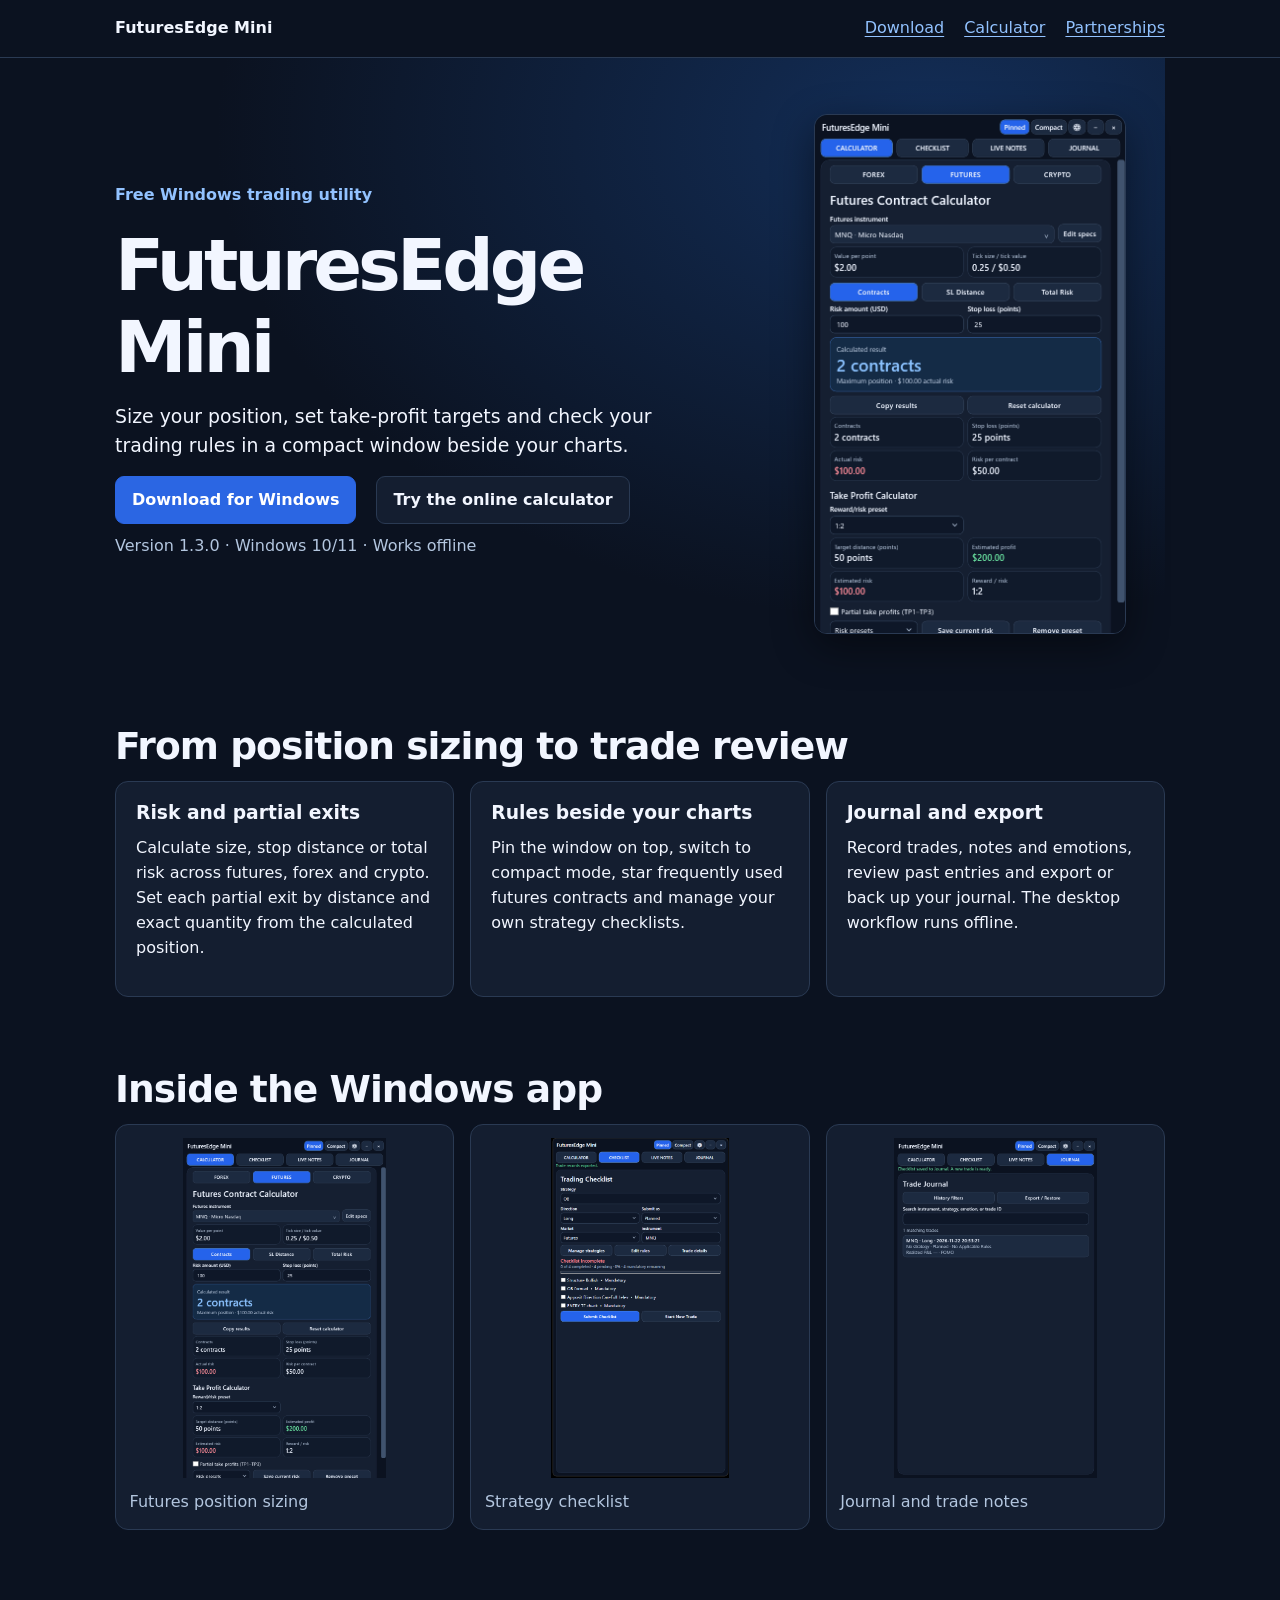
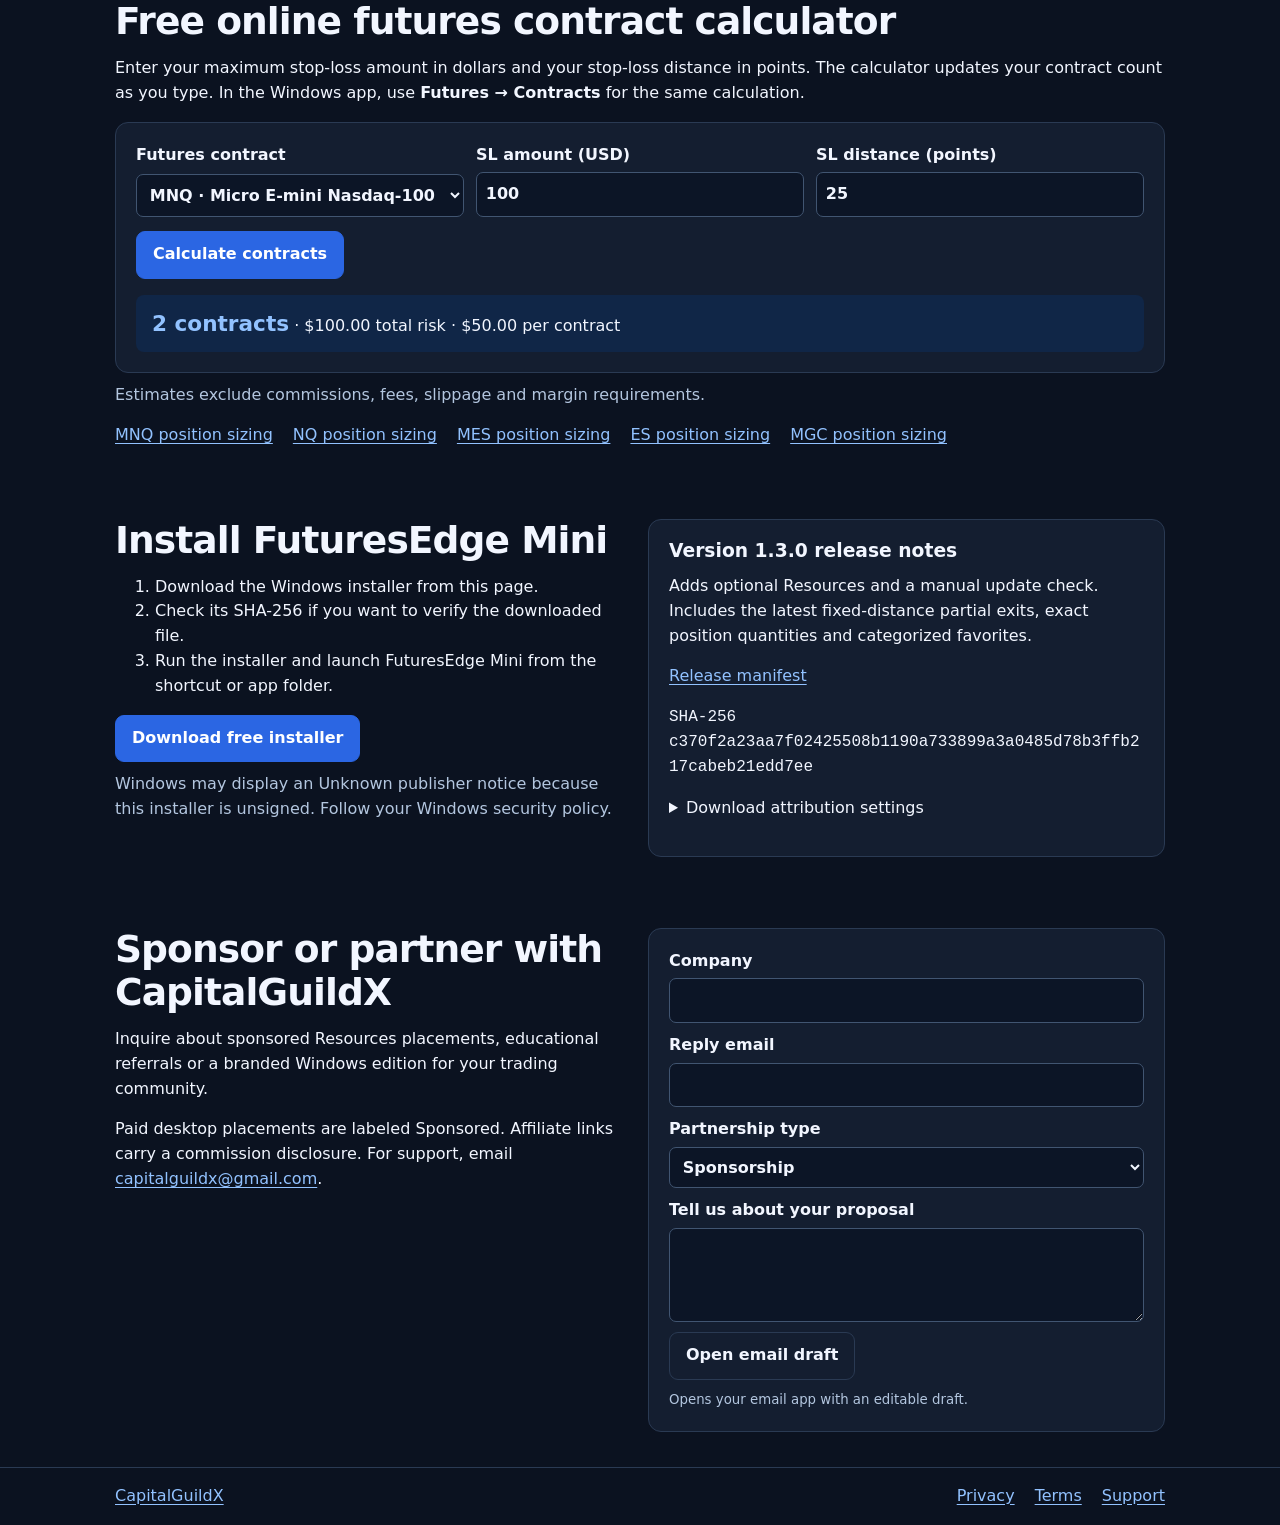
==== commit baebf071: "Calculate futures contract size as stop-loss inputs change" ====
--- a/futuresedge/index.html
+++ b/futuresedge/index.html
@@ -2,7 +2,7 @@
 <html lang="en">
 <head><meta charset="utf-8"><meta name="viewport" content="width=device-width,initial-scale=1"><title>FuturesEdge Mini | Free Windows Trading Calculator & Journal</title>
 <meta name="description" content="Free Windows position sizing, risk calculator, trading checklists and offline journal for futures, forex and crypto."><link rel="canonical" href="https://www.capitalguildx.com/futuresedge/"><meta property="og:title" content="FuturesEdge Mini | Free Windows Trading Calculator & Journal"><meta property="og:description" content="Free Windows position sizing, risk calculator, trading checklists and offline journal for futures, forex and crypto."><meta property="og:image" content="https://www.capitalguildx.com/futuresedge/assets/calculator-1.3.0.png">
-<link rel="stylesheet" href="site.css"><script src="site.js" defer></script></head>
+<link rel="stylesheet" href="site.css"><script src="site.js?v=1.3.0-live" defer></script></head>
 <body><header><div class="wrap"><a class="brand" href="/futuresedge/">FuturesEdge Mini</a><nav aria-label="Main navigation"><a href="/futuresedge/#download">Download</a> <a href="/futuresedge/#calculator">Calculator</a> <a href="/futuresedge/#partners">Partnerships</a></nav></div></header><main>
 <section class="hero wrap"><div><p class="label">Free Windows trading utility</p><h1>FuturesEdge Mini</h1><p class="lead">Size your position, set take-profit targets and check your trading rules in a compact window beside your charts.</p><div class="actions"><a class="button primary" data-download href="downloads/1.3.0/FuturesEdge_Mini_Setup.exe" download>Download for Windows</a><a class="button" href="#calculator">Try the online calculator</a></div><p class="muted">Version 1.3.0 · Windows 10/11 · Works offline</p></div><img src="assets/calculator-1.3.0.png" alt="FuturesEdge Mini on Windows showing an MNQ position size and stop-loss calculation" fetchpriority="high"></section>
 <section class="wrap"><h2>From position sizing to trade review</h2><div class="cards">
@@ -15,10 +15,10 @@
 <figure><img src="assets/checklist.png" alt="Windows strategy checklist with rule progress" loading="lazy"><figcaption>Strategy checklist</figcaption></figure>
 <figure><img src="assets/journal-1.3.0.png" alt="Windows trading notes and journal controls" loading="lazy"><figcaption>Journal and trade notes</figcaption></figure>
 </div></section>
-<section class="wrap"><h2>Free online futures contract calculator</h2><form id="calculator"><div class="fields">
+<section class="wrap"><h2>Free online futures contract calculator</h2><p>Enter your maximum stop-loss amount in dollars and your stop-loss distance in points. The calculator updates your contract count as you type. In the Windows app, use <strong>Futures → Contracts</strong> for the same calculation.</p><form id="calculator"><div class="fields">
 <label>Futures contract<select name="symbol"><option value="MNQ" selected>MNQ · Micro E-mini Nasdaq-100</option><option value="NQ">NQ · E-mini Nasdaq-100</option><option value="MES">MES · Micro E-mini S&P 500</option><option value="ES">ES · E-mini S&P 500</option><option value="MGC">MGC · Micro Gold</option></select></label>
-<label>Risk budget (USD)<input name="budget" inputmode="decimal" value="100" required></label>
-<label>Stop distance (points)<input name="stop" inputmode="decimal" value="25" required></label></div><button class="primary">Calculate contracts</button><output class="result" aria-live="polite"></output></form>
+<label>SL amount (USD)<input name="budget" inputmode="decimal" value="100" required></label>
+<label>SL distance (points)<input name="stop" inputmode="decimal" value="25" required></label></div><button class="primary">Calculate contracts</button><output class="result" aria-live="polite"></output></form>
 <p class="muted">Estimates exclude commissions, fees, slippage and margin requirements.</p><nav class="symbols" aria-label="Position sizing guides"><a href="mnq-position-size.html">MNQ position sizing</a> <a href="nq-position-size.html">NQ position sizing</a> <a href="mes-position-size.html">MES position sizing</a> <a href="es-position-size.html">ES position sizing</a> <a href="mgc-position-size.html">MGC position sizing</a></nav></section>
 <section class="wrap split" id="download"><div><h2>Install FuturesEdge Mini</h2><ol><li>Download the Windows installer from this page.</li><li>Check its SHA-256 if you want to verify the downloaded file.</li><li>Run the installer and launch FuturesEdge Mini from the shortcut or app folder.</li></ol><a class="button primary" data-download href="downloads/1.3.0/FuturesEdge_Mini_Setup.exe" download>Download free installer</a><p class="muted">Windows may display an Unknown publisher notice because this installer is unsigned. Follow your Windows security policy.</p></div>
 <div class="card"><h3>Version 1.3.0 release notes</h3><p>Adds optional Resources and a manual update check. Includes the latest fixed-distance partial exits, exact position quantities and categorized favorites.</p><p><a href="release.json">Release manifest</a></p><p class="hash">SHA-256<br>c370f2a23aa7f02425508b1190a733899a3a0485d78b3ffb217cabeb21edd7ee</p>
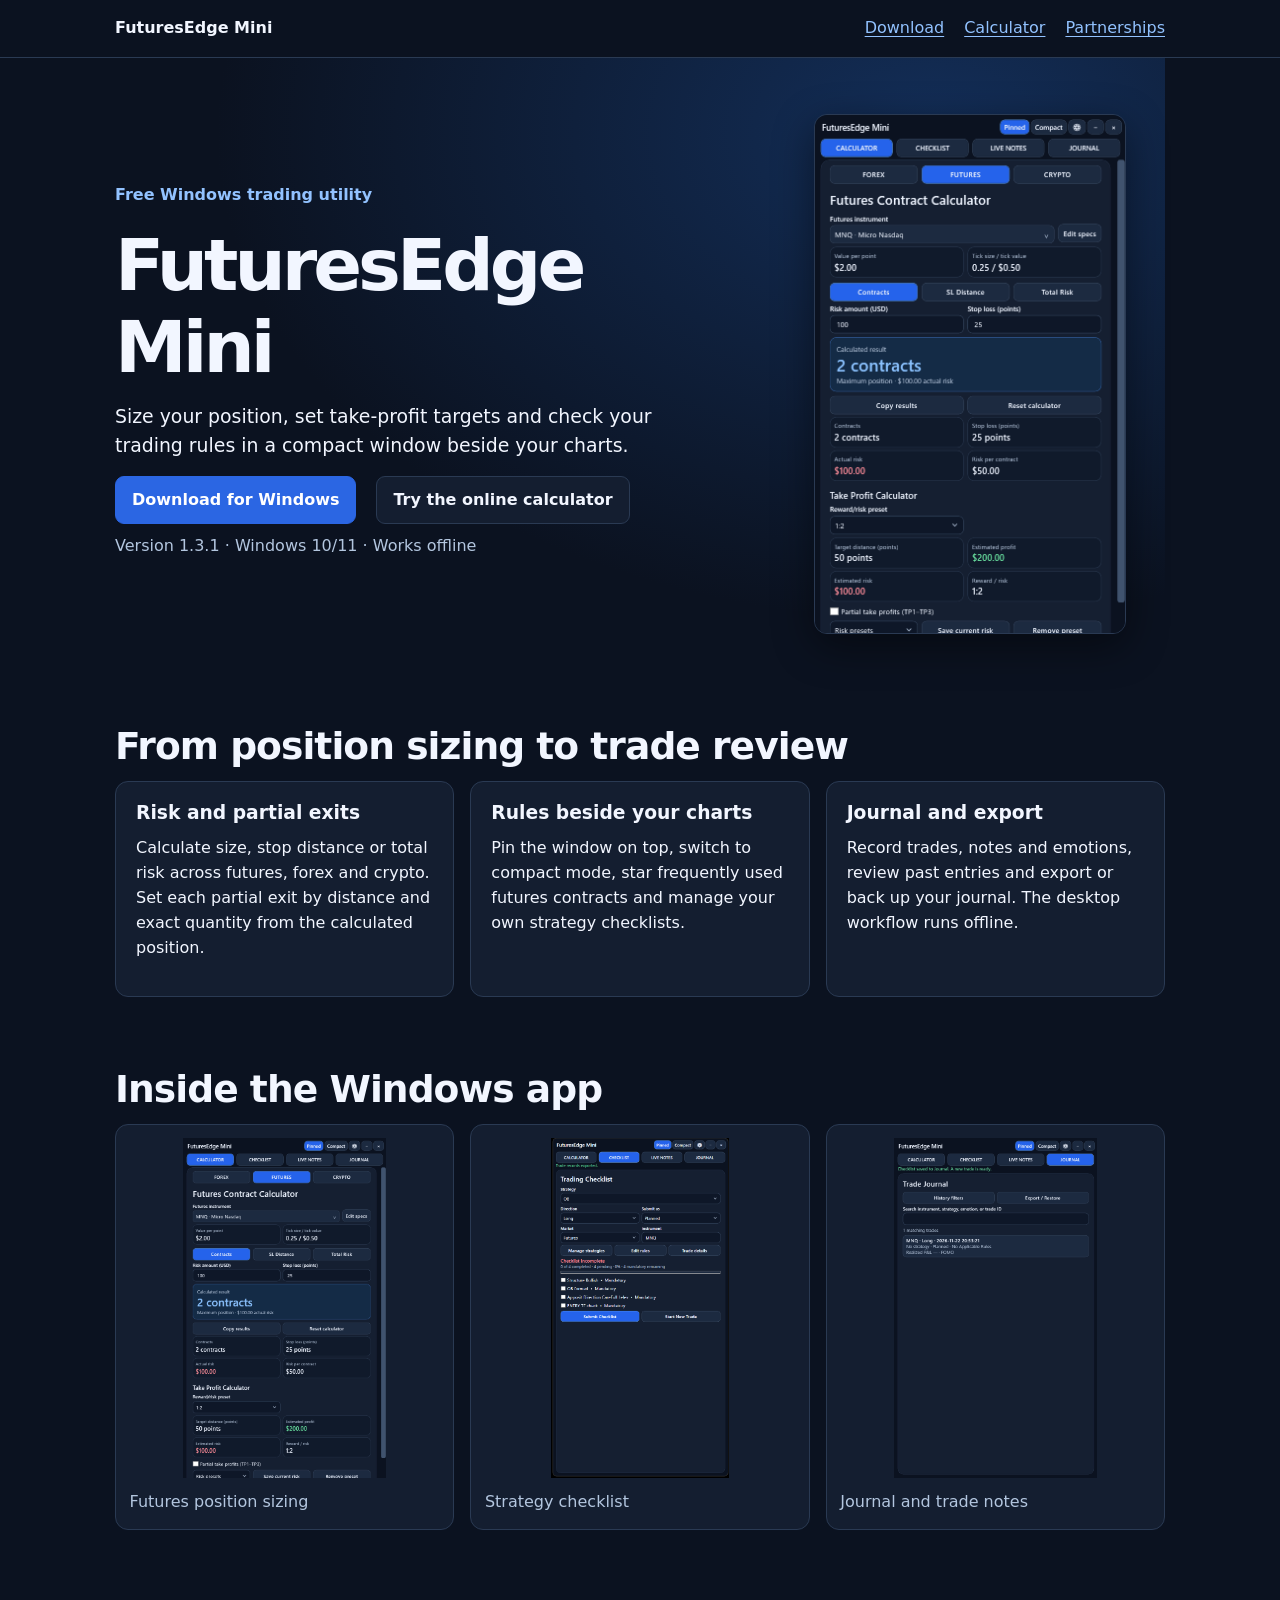
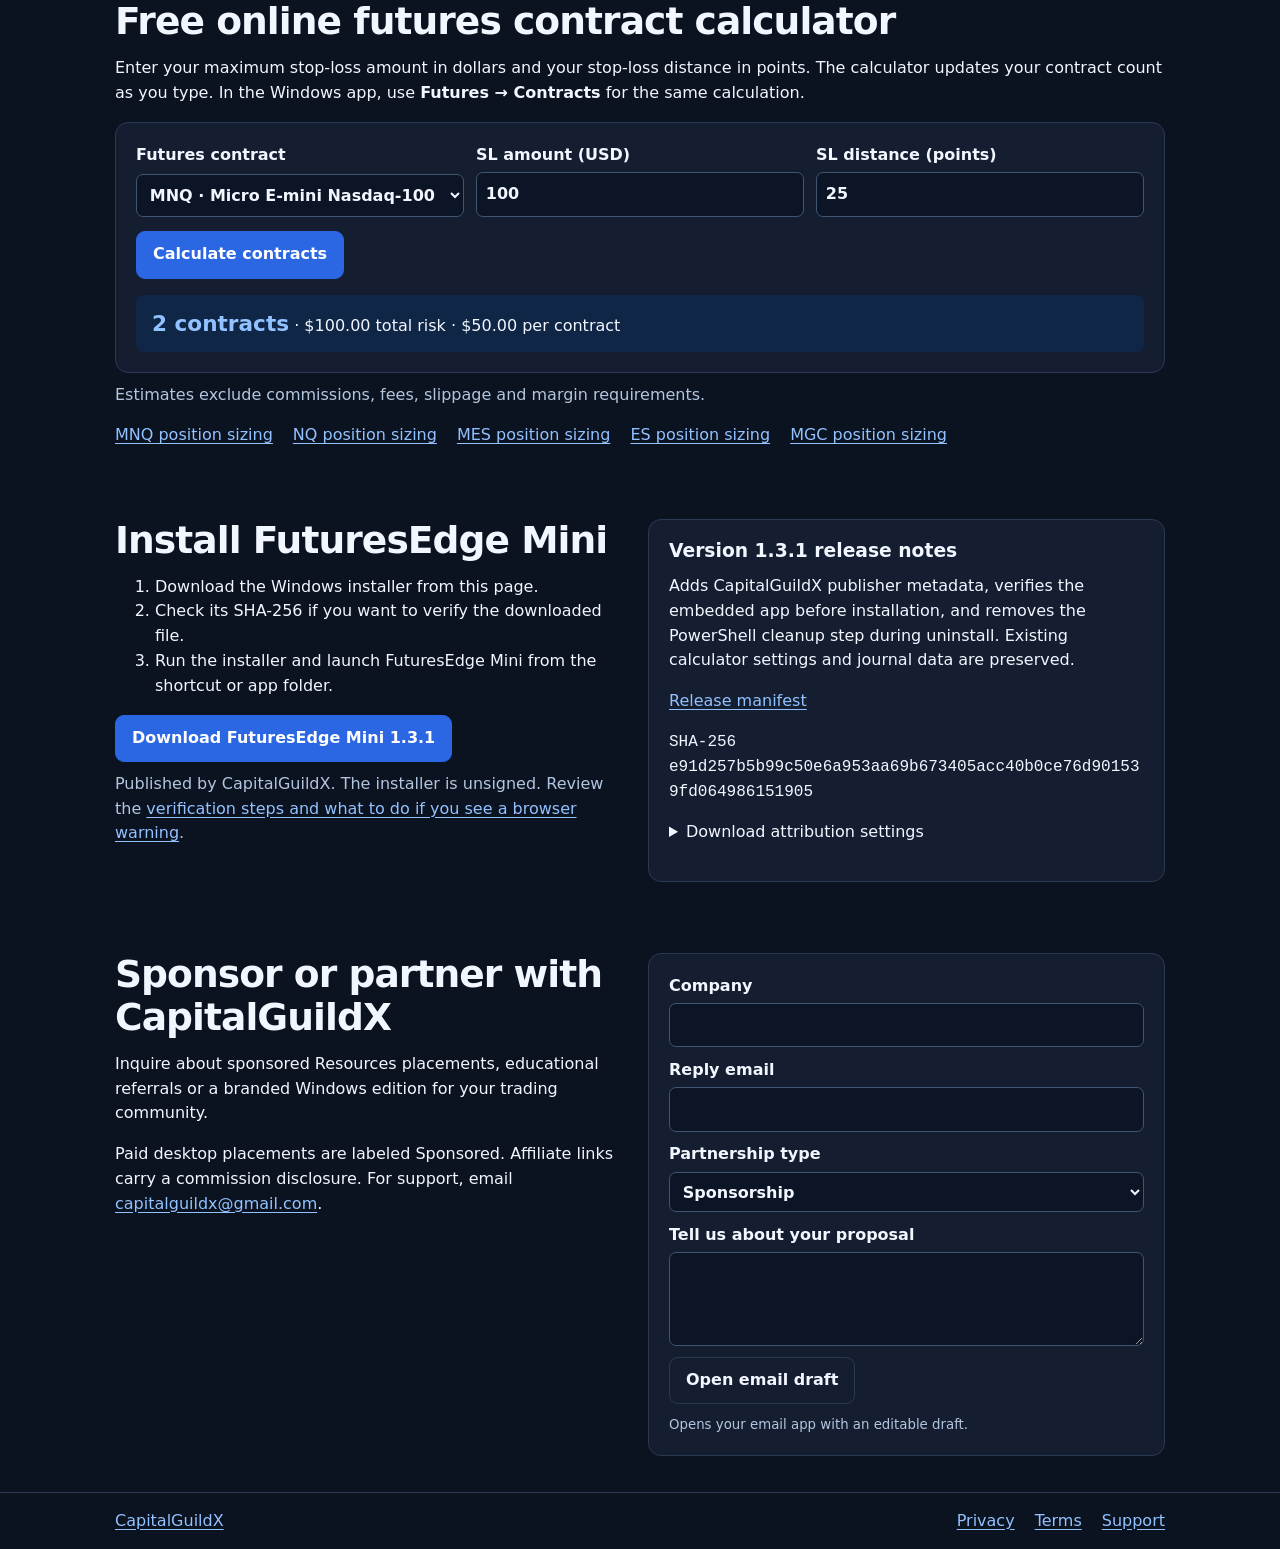
==== commit da1dd8d1: "Publish verified FuturesEdge Mini 1.3.1 and Windows download security guidance" ====
--- a/futuresedge/index.html
+++ b/futuresedge/index.html
@@ -1,28 +1,28 @@
-<!doctype html>
-<html lang="en">
-<head><meta charset="utf-8"><meta name="viewport" content="width=device-width,initial-scale=1"><title>FuturesEdge Mini | Free Windows Trading Calculator & Journal</title>
-<meta name="description" content="Free Windows position sizing, risk calculator, trading checklists and offline journal for futures, forex and crypto."><link rel="canonical" href="https://www.capitalguildx.com/futuresedge/"><meta property="og:title" content="FuturesEdge Mini | Free Windows Trading Calculator & Journal"><meta property="og:description" content="Free Windows position sizing, risk calculator, trading checklists and offline journal for futures, forex and crypto."><meta property="og:image" content="https://www.capitalguildx.com/futuresedge/assets/calculator-1.3.0.png">
-<link rel="stylesheet" href="site.css"><script src="site.js?v=1.3.0-live" defer></script></head>
-<body><header><div class="wrap"><a class="brand" href="/futuresedge/">FuturesEdge Mini</a><nav aria-label="Main navigation"><a href="/futuresedge/#download">Download</a> <a href="/futuresedge/#calculator">Calculator</a> <a href="/futuresedge/#partners">Partnerships</a></nav></div></header><main>
-<section class="hero wrap"><div><p class="label">Free Windows trading utility</p><h1>FuturesEdge Mini</h1><p class="lead">Size your position, set take-profit targets and check your trading rules in a compact window beside your charts.</p><div class="actions"><a class="button primary" data-download href="downloads/1.3.0/FuturesEdge_Mini_Setup.exe" download>Download for Windows</a><a class="button" href="#calculator">Try the online calculator</a></div><p class="muted">Version 1.3.0 · Windows 10/11 · Works offline</p></div><img src="assets/calculator-1.3.0.png" alt="FuturesEdge Mini on Windows showing an MNQ position size and stop-loss calculation" fetchpriority="high"></section>
-<section class="wrap"><h2>From position sizing to trade review</h2><div class="cards">
-<article class="card"><h3>Risk and partial exits</h3><p>Calculate size, stop distance or total risk across futures, forex and crypto. Set each partial exit by distance and exact quantity from the calculated position.</p></article>
-<article class="card"><h3>Rules beside your charts</h3><p>Pin the window on top, switch to compact mode, star frequently used futures contracts and manage your own strategy checklists.</p></article>
-<article class="card"><h3>Journal and export</h3><p>Record trades, notes and emotions, review past entries and export or back up your journal. The desktop workflow runs offline.</p></article>
-</div></section>
-<section class="wrap"><h2>Inside the Windows app</h2><div class="screens">
-<figure><img src="assets/calculator-1.3.0.png" alt="Windows futures risk calculator" loading="lazy"><figcaption>Futures position sizing</figcaption></figure>
-<figure><img src="assets/checklist.png" alt="Windows strategy checklist with rule progress" loading="lazy"><figcaption>Strategy checklist</figcaption></figure>
-<figure><img src="assets/journal-1.3.0.png" alt="Windows trading notes and journal controls" loading="lazy"><figcaption>Journal and trade notes</figcaption></figure>
-</div></section>
-<section class="wrap"><h2>Free online futures contract calculator</h2><p>Enter your maximum stop-loss amount in dollars and your stop-loss distance in points. The calculator updates your contract count as you type. In the Windows app, use <strong>Futures → Contracts</strong> for the same calculation.</p><form id="calculator"><div class="fields">
-<label>Futures contract<select name="symbol"><option value="MNQ" selected>MNQ · Micro E-mini Nasdaq-100</option><option value="NQ">NQ · E-mini Nasdaq-100</option><option value="MES">MES · Micro E-mini S&P 500</option><option value="ES">ES · E-mini S&P 500</option><option value="MGC">MGC · Micro Gold</option></select></label>
-<label>SL amount (USD)<input name="budget" inputmode="decimal" value="100" required></label>
-<label>SL distance (points)<input name="stop" inputmode="decimal" value="25" required></label></div><button class="primary">Calculate contracts</button><output class="result" aria-live="polite"></output></form>
-<p class="muted">Estimates exclude commissions, fees, slippage and margin requirements.</p><nav class="symbols" aria-label="Position sizing guides"><a href="mnq-position-size.html">MNQ position sizing</a> <a href="nq-position-size.html">NQ position sizing</a> <a href="mes-position-size.html">MES position sizing</a> <a href="es-position-size.html">ES position sizing</a> <a href="mgc-position-size.html">MGC position sizing</a></nav></section>
-<section class="wrap split" id="download"><div><h2>Install FuturesEdge Mini</h2><ol><li>Download the Windows installer from this page.</li><li>Check its SHA-256 if you want to verify the downloaded file.</li><li>Run the installer and launch FuturesEdge Mini from the shortcut or app folder.</li></ol><a class="button primary" data-download href="downloads/1.3.0/FuturesEdge_Mini_Setup.exe" download>Download free installer</a><p class="muted">Windows may display an Unknown publisher notice because this installer is unsigned. Follow your Windows security policy.</p></div>
-<div class="card"><h3>Version 1.3.0 release notes</h3><p>Adds optional Resources and a manual update check. Includes the latest fixed-distance partial exits, exact position quantities and categorized favorites.</p><p><a href="release.json">Release manifest</a></p><p class="hash">SHA-256<br>c370f2a23aa7f02425508b1190a733899a3a0485d78b3ffb217cabeb21edd7ee</p>
-<details><summary>Download attribution settings</summary><label><span>Remember anonymous download clicks on this browser</span><input type="checkbox" id="local-attribution"></label><small>Off by default. Counts stay on this device and are cleared when disabled.</small></details></div></section>
-<section class="wrap split" id="partners"><div><h2>Sponsor or partner with CapitalGuildX</h2><p>Inquire about sponsored Resources placements, educational referrals or a branded Windows edition for your trading community.</p><p>Paid desktop placements are labeled Sponsored. Affiliate links carry a commission disclosure. For support, email <a href="mailto:capitalguildx@gmail.com">capitalguildx@gmail.com</a>.</p></div>
-<form id="sponsor-form" class="stack" action="mailto:capitalguildx@gmail.com"><label>Company<input name="company" maxlength="120" required></label><label>Reply email<input name="email" type="email" maxlength="254" required></label><label>Partnership type<select name="interest"><option>Sponsorship</option><option>Affiliate or educator partnership</option><option>White-label licensing</option></select></label><label>Tell us about your proposal<textarea name="message" rows="3" maxlength="1500" required></textarea></label><button type="submit">Open email draft</button><small>Opens your email app with an editable draft.</small></form></section></main><footer><div class="wrap"><a href="/">CapitalGuildX</a><nav aria-label="Footer"><a href="privacy.html">Privacy</a> <a href="terms.html">Terms</a> <a href="mailto:capitalguildx@gmail.com">Support</a></nav></div></footer></body>
-</html>
+<!doctype html>
+<html lang="en">
+<head><meta charset="utf-8"><meta name="viewport" content="width=device-width,initial-scale=1"><title>FuturesEdge Mini | Free Windows Trading Calculator & Journal</title>
+<meta name="description" content="Free Windows position sizing, risk calculator, trading checklists and offline journal for futures, forex and crypto."><link rel="canonical" href="https://www.capitalguildx.com/futuresedge/"><meta property="og:title" content="FuturesEdge Mini | Free Windows Trading Calculator & Journal"><meta property="og:description" content="Free Windows position sizing, risk calculator, trading checklists and offline journal for futures, forex and crypto."><meta property="og:image" content="https://www.capitalguildx.com/futuresedge/assets/calculator-1.3.0.png">
+<link rel="stylesheet" href="site.css"><script src="site.js?v=1.3.0-live" defer></script></head>
+<body><header><div class="wrap"><a class="brand" href="/futuresedge/">FuturesEdge Mini</a><nav aria-label="Main navigation"><a href="/futuresedge/#download">Download</a> <a href="/futuresedge/#calculator">Calculator</a> <a href="/futuresedge/#partners">Partnerships</a></nav></div></header><main>
+<section class="hero wrap"><div><p class="label">Free Windows trading utility</p><h1>FuturesEdge Mini</h1><p class="lead">Size your position, set take-profit targets and check your trading rules in a compact window beside your charts.</p><div class="actions"><a class="button primary" data-download href="downloads/1.3.1/FuturesEdge_Mini_Setup.exe" download>Download for Windows</a><a class="button" href="#calculator">Try the online calculator</a></div><p class="muted">Version 1.3.1 · Windows 10/11 · Works offline</p></div><img src="assets/calculator-1.3.0.png" alt="FuturesEdge Mini on Windows showing an MNQ position size and stop-loss calculation" fetchpriority="high"></section>
+<section class="wrap"><h2>From position sizing to trade review</h2><div class="cards">
+<article class="card"><h3>Risk and partial exits</h3><p>Calculate size, stop distance or total risk across futures, forex and crypto. Set each partial exit by distance and exact quantity from the calculated position.</p></article>
+<article class="card"><h3>Rules beside your charts</h3><p>Pin the window on top, switch to compact mode, star frequently used futures contracts and manage your own strategy checklists.</p></article>
+<article class="card"><h3>Journal and export</h3><p>Record trades, notes and emotions, review past entries and export or back up your journal. The desktop workflow runs offline.</p></article>
+</div></section>
+<section class="wrap"><h2>Inside the Windows app</h2><div class="screens">
+<figure><img src="assets/calculator-1.3.0.png" alt="Windows futures risk calculator" loading="lazy"><figcaption>Futures position sizing</figcaption></figure>
+<figure><img src="assets/checklist.png" alt="Windows strategy checklist with rule progress" loading="lazy"><figcaption>Strategy checklist</figcaption></figure>
+<figure><img src="assets/journal-1.3.0.png" alt="Windows trading notes and journal controls" loading="lazy"><figcaption>Journal and trade notes</figcaption></figure>
+</div></section>
+<section class="wrap"><h2>Free online futures contract calculator</h2><p>Enter your maximum stop-loss amount in dollars and your stop-loss distance in points. The calculator updates your contract count as you type. In the Windows app, use <strong>Futures → Contracts</strong> for the same calculation.</p><form id="calculator"><div class="fields">
+<label>Futures contract<select name="symbol"><option value="MNQ" selected>MNQ · Micro E-mini Nasdaq-100</option><option value="NQ">NQ · E-mini Nasdaq-100</option><option value="MES">MES · Micro E-mini S&P 500</option><option value="ES">ES · E-mini S&P 500</option><option value="MGC">MGC · Micro Gold</option></select></label>
+<label>SL amount (USD)<input name="budget" inputmode="decimal" value="100" required></label>
+<label>SL distance (points)<input name="stop" inputmode="decimal" value="25" required></label></div><button class="primary">Calculate contracts</button><output class="result" aria-live="polite"></output></form>
+<p class="muted">Estimates exclude commissions, fees, slippage and margin requirements.</p><nav class="symbols" aria-label="Position sizing guides"><a href="mnq-position-size.html">MNQ position sizing</a> <a href="nq-position-size.html">NQ position sizing</a> <a href="mes-position-size.html">MES position sizing</a> <a href="es-position-size.html">ES position sizing</a> <a href="mgc-position-size.html">MGC position sizing</a></nav></section>
+<section class="wrap split" id="download"><div><h2>Install FuturesEdge Mini</h2><ol><li>Download the Windows installer from this page.</li><li>Check its SHA-256 if you want to verify the downloaded file.</li><li>Run the installer and launch FuturesEdge Mini from the shortcut or app folder.</li></ol><a class="button primary" data-download href="downloads/1.3.1/FuturesEdge_Mini_Setup.exe" download>Download FuturesEdge Mini 1.3.1</a><p class="muted">Published by CapitalGuildX. The installer is unsigned. Review the <a href="download-security.html">verification steps and what to do if you see a browser warning</a>.</p></div>
+<div class="card"><h3>Version 1.3.1 release notes</h3><p>Adds CapitalGuildX publisher metadata, verifies the embedded app before installation, and removes the PowerShell cleanup step during uninstall. Existing calculator settings and journal data are preserved.</p><p><a href="release.json">Release manifest</a></p><p class="hash">SHA-256<br>e91d257b5b99c50e6a953aa69b673405acc40b0ce76d901539fd064986151905</p>
+<details><summary>Download attribution settings</summary><label><span>Remember anonymous download clicks on this browser</span><input type="checkbox" id="local-attribution"></label><small>Off by default. Counts stay on this device and are cleared when disabled.</small></details></div></section>
+<section class="wrap split" id="partners"><div><h2>Sponsor or partner with CapitalGuildX</h2><p>Inquire about sponsored Resources placements, educational referrals or a branded Windows edition for your trading community.</p><p>Paid desktop placements are labeled Sponsored. Affiliate links carry a commission disclosure. For support, email <a href="mailto:capitalguildx@gmail.com">capitalguildx@gmail.com</a>.</p></div>
+<form id="sponsor-form" class="stack" action="mailto:capitalguildx@gmail.com"><label>Company<input name="company" maxlength="120" required></label><label>Reply email<input name="email" type="email" maxlength="254" required></label><label>Partnership type<select name="interest"><option>Sponsorship</option><option>Affiliate or educator partnership</option><option>White-label licensing</option></select></label><label>Tell us about your proposal<textarea name="message" rows="3" maxlength="1500" required></textarea></label><button type="submit">Open email draft</button><small>Opens your email app with an editable draft.</small></form></section></main><footer><div class="wrap"><a href="/">CapitalGuildX</a><nav aria-label="Footer"><a href="privacy.html">Privacy</a> <a href="terms.html">Terms</a> <a href="mailto:capitalguildx@gmail.com">Support</a></nav></div></footer></body>
+</html>
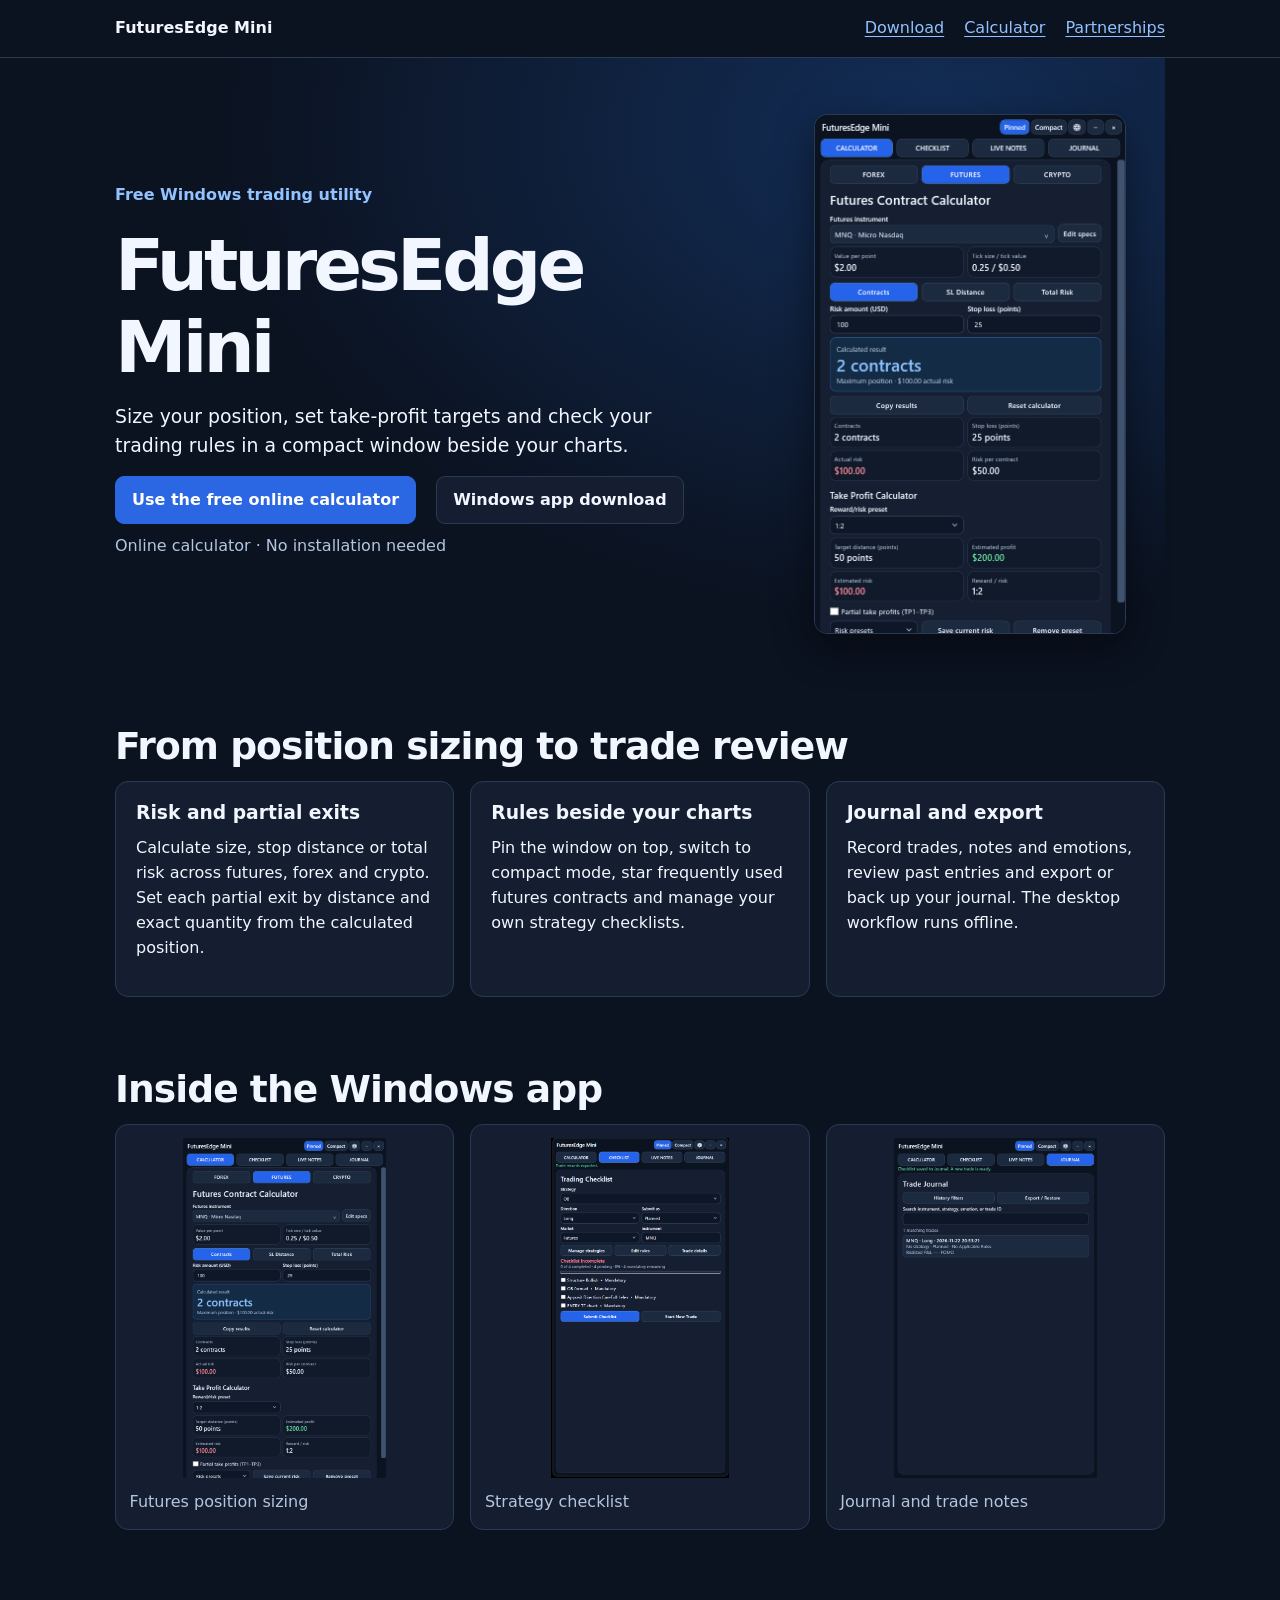
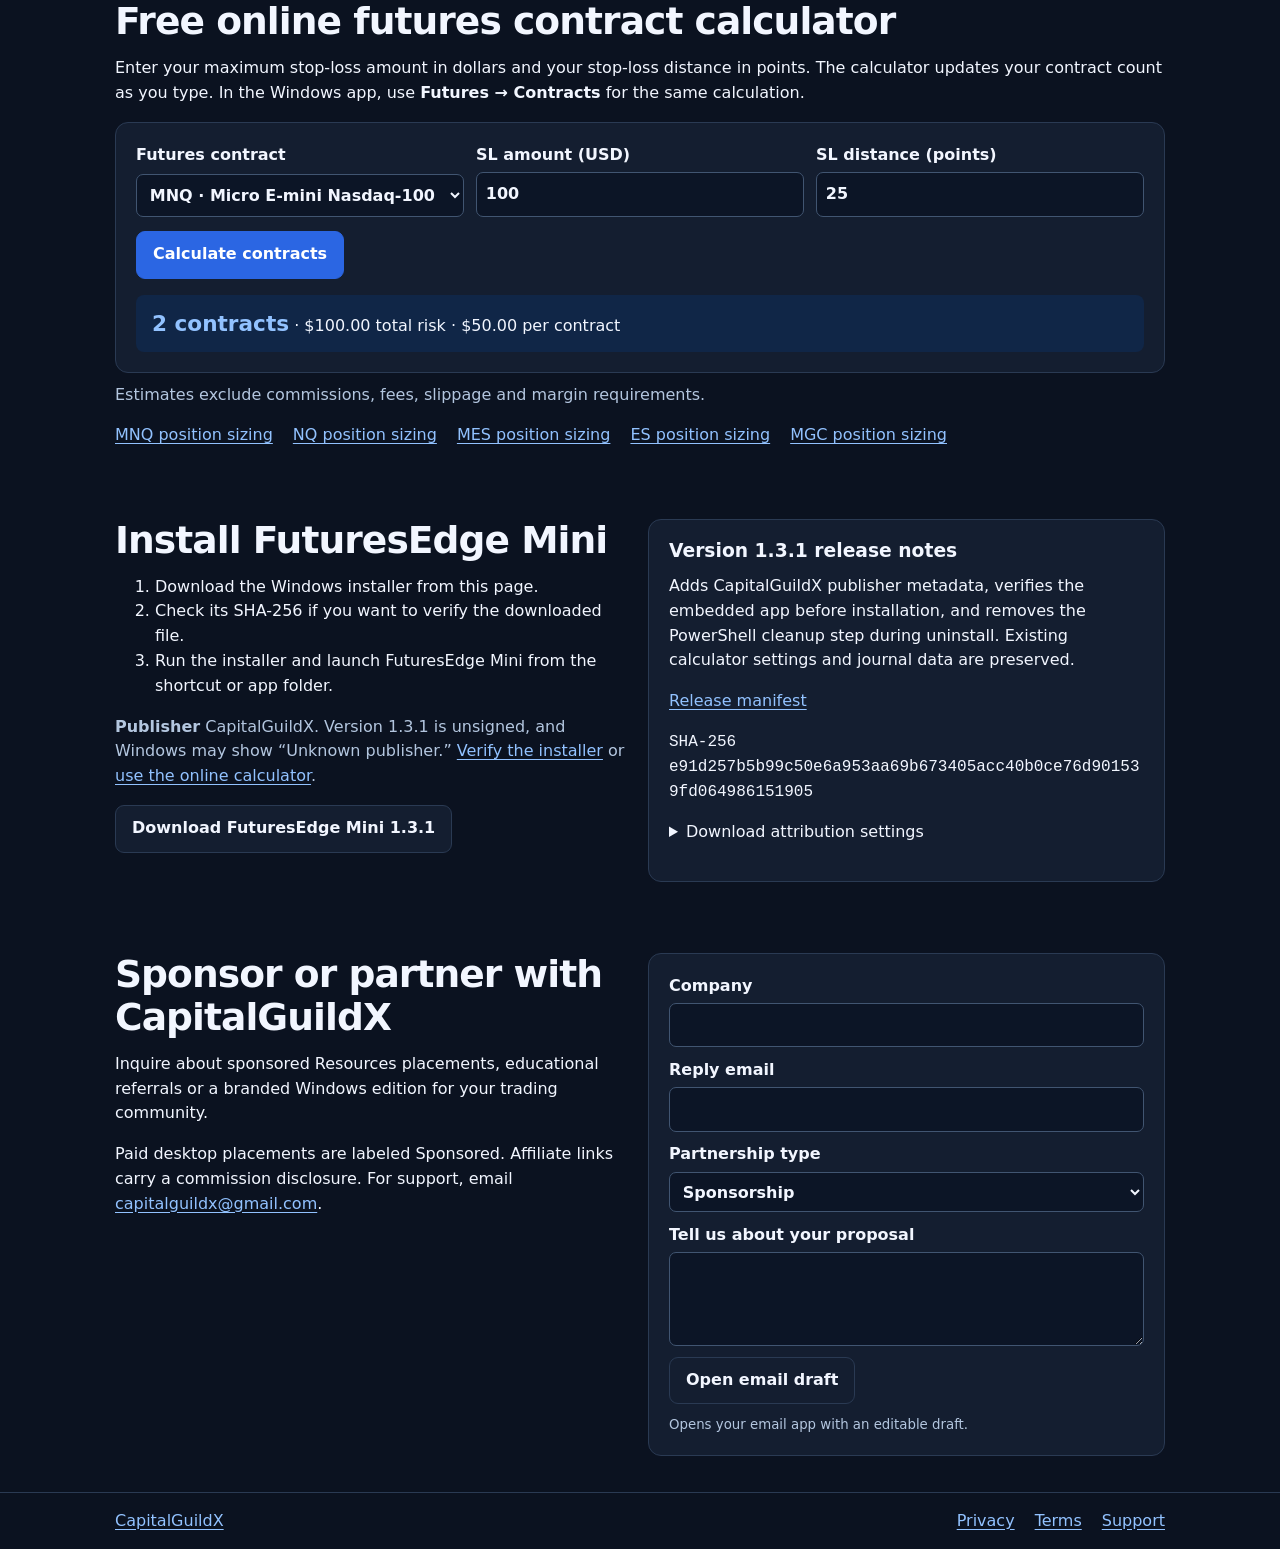
==== commit 7f509652: "Prioritize the online calculator and disclose Windows installer signing status" ====
--- a/futuresedge/index.html
+++ b/futuresedge/index.html
@@ -4,7 +4,7 @@
 <meta name="description" content="Free Windows position sizing, risk calculator, trading checklists and offline journal for futures, forex and crypto."><link rel="canonical" href="https://www.capitalguildx.com/futuresedge/"><meta property="og:title" content="FuturesEdge Mini | Free Windows Trading Calculator & Journal"><meta property="og:description" content="Free Windows position sizing, risk calculator, trading checklists and offline journal for futures, forex and crypto."><meta property="og:image" content="https://www.capitalguildx.com/futuresedge/assets/calculator-1.3.0.png">
 <link rel="stylesheet" href="site.css"><script src="site.js?v=1.3.0-live" defer></script></head>
 <body><header><div class="wrap"><a class="brand" href="/futuresedge/">FuturesEdge Mini</a><nav aria-label="Main navigation"><a href="/futuresedge/#download">Download</a> <a href="/futuresedge/#calculator">Calculator</a> <a href="/futuresedge/#partners">Partnerships</a></nav></div></header><main>
-<section class="hero wrap"><div><p class="label">Free Windows trading utility</p><h1>FuturesEdge Mini</h1><p class="lead">Size your position, set take-profit targets and check your trading rules in a compact window beside your charts.</p><div class="actions"><a class="button primary" data-download href="downloads/1.3.1/FuturesEdge_Mini_Setup.exe" download>Download for Windows</a><a class="button" href="#calculator">Try the online calculator</a></div><p class="muted">Version 1.3.1 · Windows 10/11 · Works offline</p></div><img src="assets/calculator-1.3.0.png" alt="FuturesEdge Mini on Windows showing an MNQ position size and stop-loss calculation" fetchpriority="high"></section>
+<section class="hero wrap"><div><p class="label">Free Windows trading utility</p><h1>FuturesEdge Mini</h1><p class="lead">Size your position, set take-profit targets and check your trading rules in a compact window beside your charts.</p><div class="actions"><a class="button primary" href="#calculator">Use the free online calculator</a><a class="button" href="#download">Windows app download</a></div><p class="muted">Online calculator · No installation needed</p></div><img src="assets/calculator-1.3.0.png" alt="FuturesEdge Mini on Windows showing an MNQ position size and stop-loss calculation" fetchpriority="high"></section>
 <section class="wrap"><h2>From position sizing to trade review</h2><div class="cards">
 <article class="card"><h3>Risk and partial exits</h3><p>Calculate size, stop distance or total risk across futures, forex and crypto. Set each partial exit by distance and exact quantity from the calculated position.</p></article>
 <article class="card"><h3>Rules beside your charts</h3><p>Pin the window on top, switch to compact mode, star frequently used futures contracts and manage your own strategy checklists.</p></article>
@@ -20,7 +20,7 @@
 <label>SL amount (USD)<input name="budget" inputmode="decimal" value="100" required></label>
 <label>SL distance (points)<input name="stop" inputmode="decimal" value="25" required></label></div><button class="primary">Calculate contracts</button><output class="result" aria-live="polite"></output></form>
 <p class="muted">Estimates exclude commissions, fees, slippage and margin requirements.</p><nav class="symbols" aria-label="Position sizing guides"><a href="mnq-position-size.html">MNQ position sizing</a> <a href="nq-position-size.html">NQ position sizing</a> <a href="mes-position-size.html">MES position sizing</a> <a href="es-position-size.html">ES position sizing</a> <a href="mgc-position-size.html">MGC position sizing</a></nav></section>
-<section class="wrap split" id="download"><div><h2>Install FuturesEdge Mini</h2><ol><li>Download the Windows installer from this page.</li><li>Check its SHA-256 if you want to verify the downloaded file.</li><li>Run the installer and launch FuturesEdge Mini from the shortcut or app folder.</li></ol><a class="button primary" data-download href="downloads/1.3.1/FuturesEdge_Mini_Setup.exe" download>Download FuturesEdge Mini 1.3.1</a><p class="muted">Published by CapitalGuildX. The installer is unsigned. Review the <a href="download-security.html">verification steps and what to do if you see a browser warning</a>.</p></div>
+<section class="wrap split" id="download"><div><h2>Install FuturesEdge Mini</h2><ol><li>Download the Windows installer from this page.</li><li>Check its SHA-256 if you want to verify the downloaded file.</li><li>Run the installer and launch FuturesEdge Mini from the shortcut or app folder.</li></ol><p class="muted"><strong>Publisher</strong> CapitalGuildX. Version 1.3.1 is unsigned, and Windows may show “Unknown publisher.” <a href="download-security.html">Verify the installer</a> or <a href="#calculator">use the online calculator</a>.</p><a class="button" data-download href="downloads/1.3.1/FuturesEdge_Mini_Setup.exe" download>Download FuturesEdge Mini 1.3.1</a></div>
 <div class="card"><h3>Version 1.3.1 release notes</h3><p>Adds CapitalGuildX publisher metadata, verifies the embedded app before installation, and removes the PowerShell cleanup step during uninstall. Existing calculator settings and journal data are preserved.</p><p><a href="release.json">Release manifest</a></p><p class="hash">SHA-256<br>e91d257b5b99c50e6a953aa69b673405acc40b0ce76d901539fd064986151905</p>
 <details><summary>Download attribution settings</summary><label><span>Remember anonymous download clicks on this browser</span><input type="checkbox" id="local-attribution"></label><small>Off by default. Counts stay on this device and are cleared when disabled.</small></details></div></section>
 <section class="wrap split" id="partners"><div><h2>Sponsor or partner with CapitalGuildX</h2><p>Inquire about sponsored Resources placements, educational referrals or a branded Windows edition for your trading community.</p><p>Paid desktop placements are labeled Sponsored. Affiliate links carry a commission disclosure. For support, email <a href="mailto:capitalguildx@gmail.com">capitalguildx@gmail.com</a>.</p></div>
